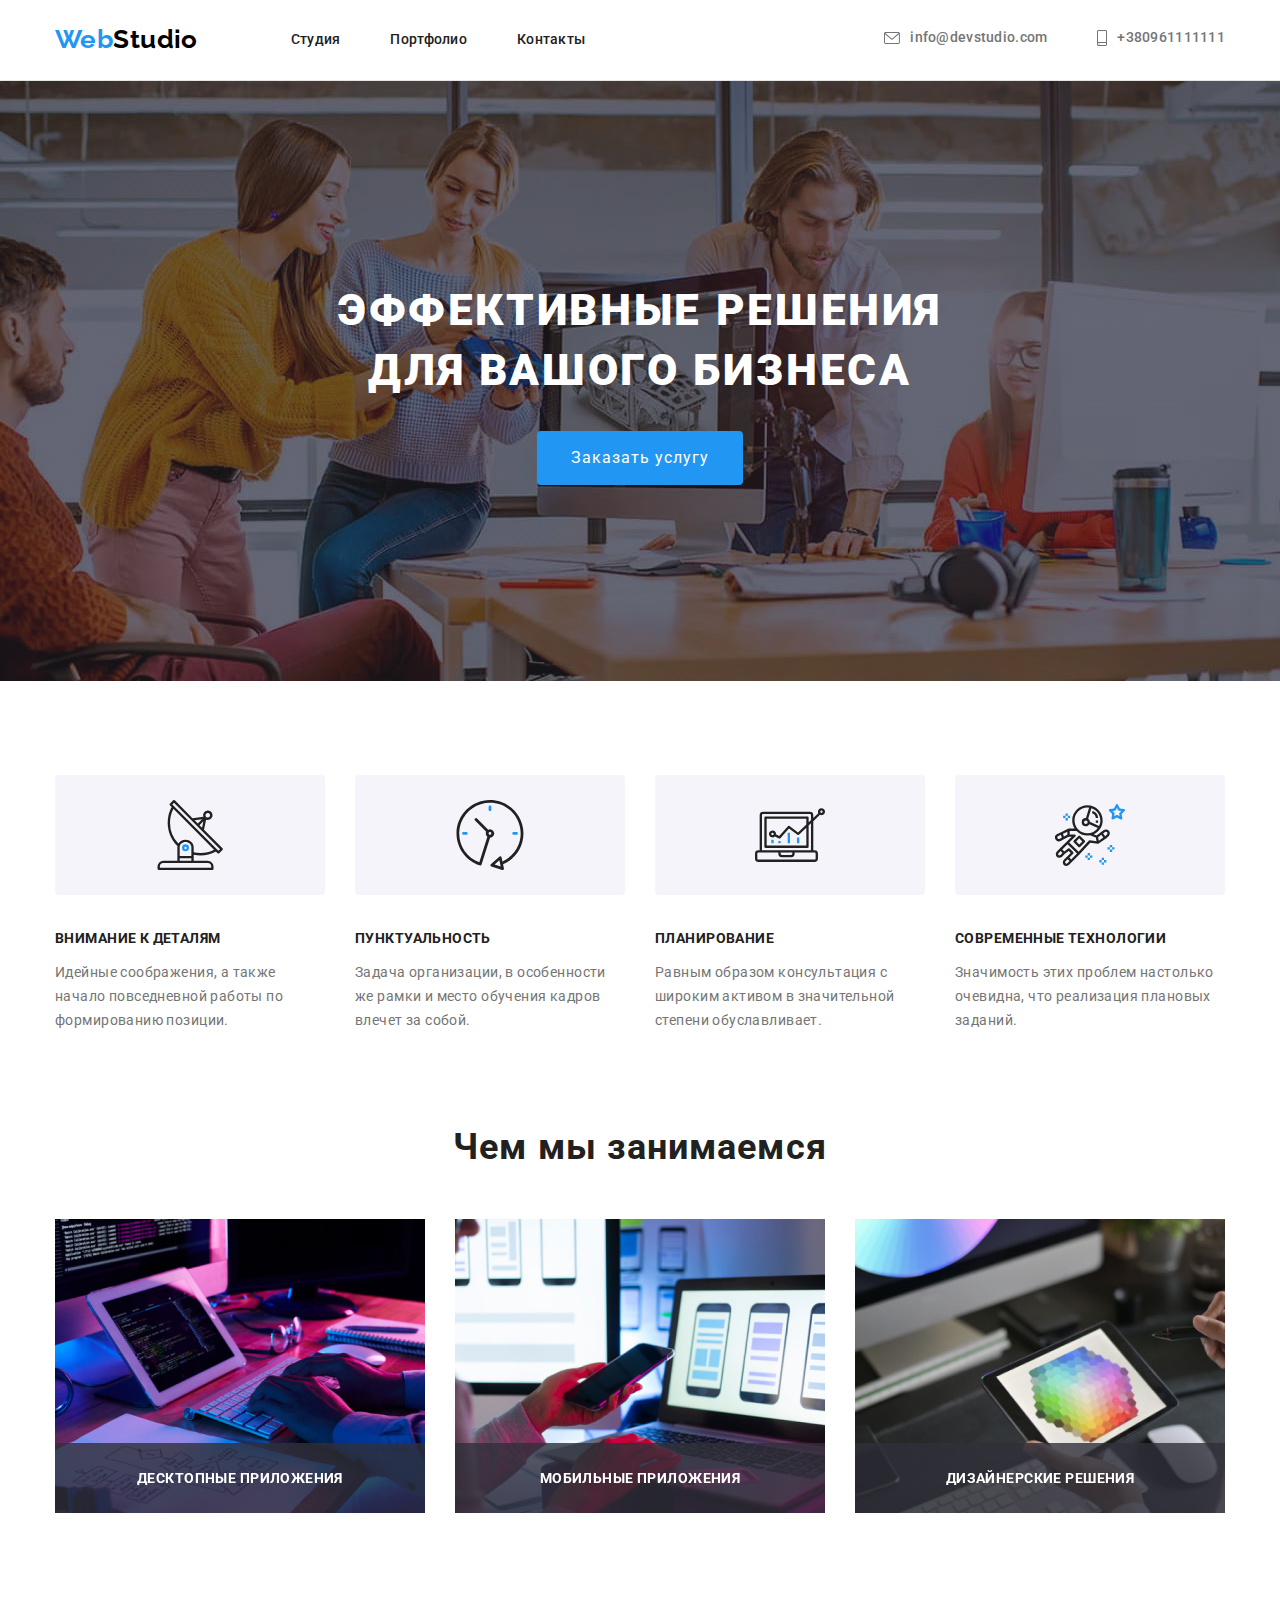
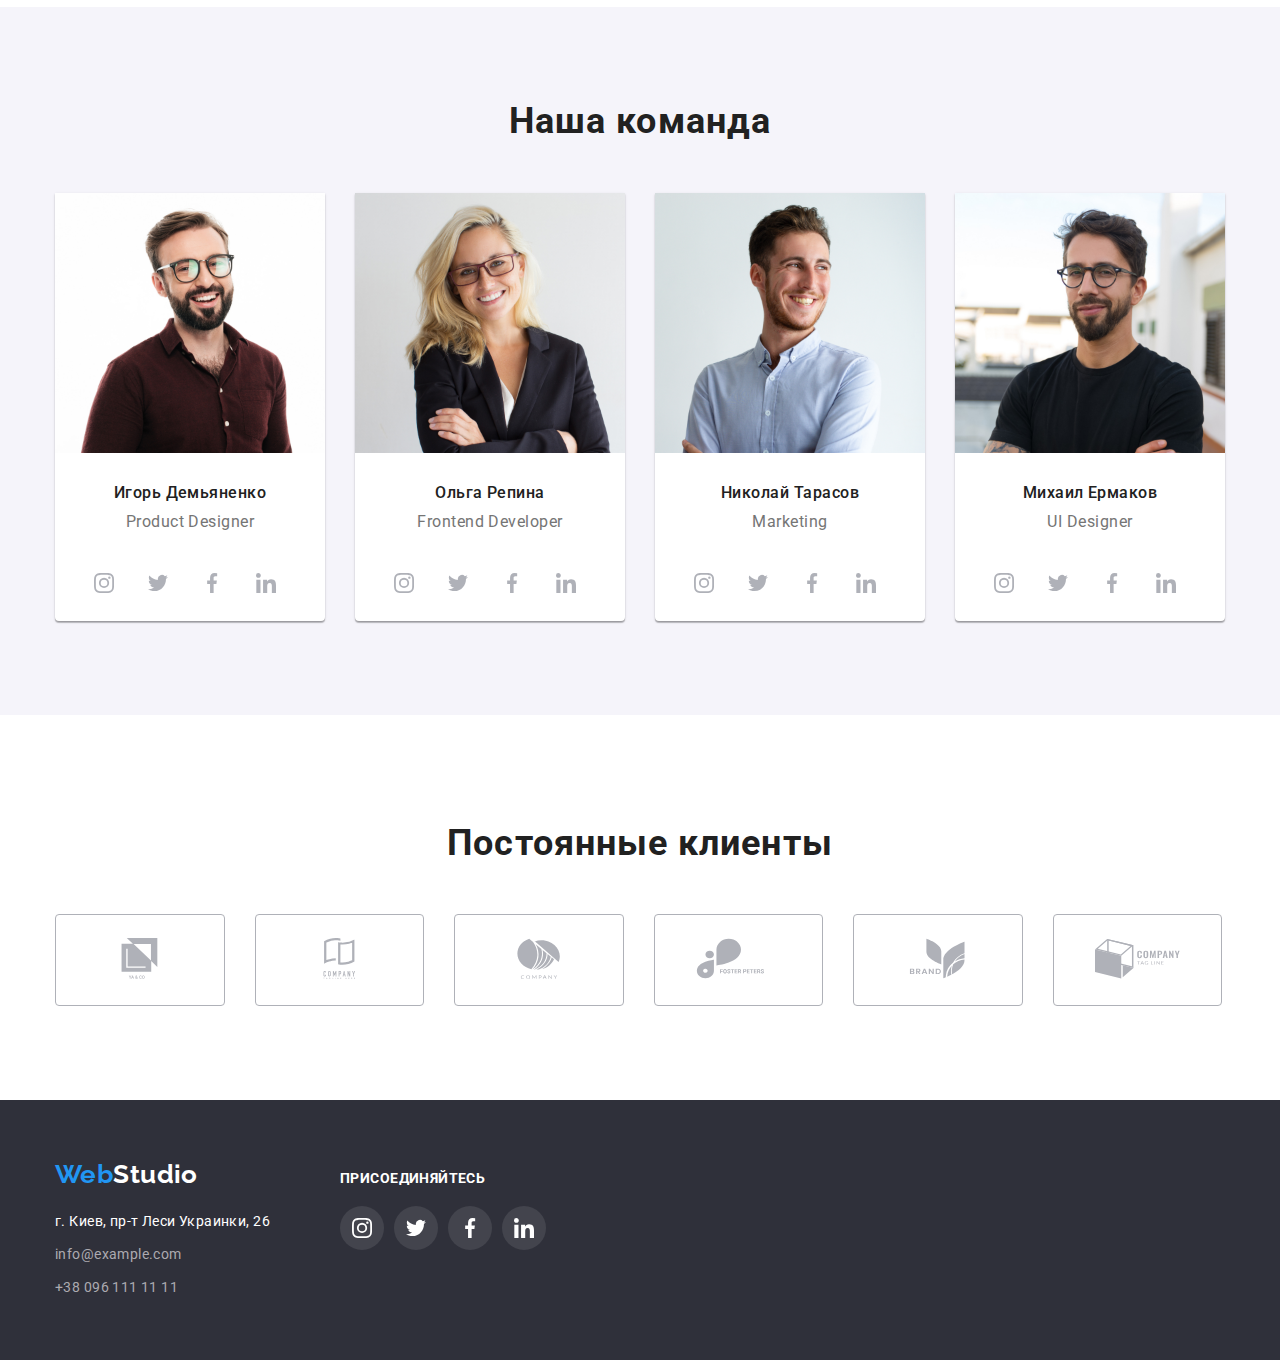
==== index.html @ a672049d "21.12" ====
<!DOCTYPE html>
<html lang="en">
    <head>
        <meta charset="UTF-8">
        <meta http-equiv="X-UA-Compatible" content="IE=edge">
        <meta name="viewport" content="width=device-width, initial-scale=1.0">
        <link rel="preconnect" href="https://fonts.googleapis.com">
        <link rel="preconnect" href="https://fonts.gstatic.com" crossorigin>
        <link
            href="https://fonts.googleapis.com/css2?family=Raleway:wght@700&family=Roboto:wght@400;500;700;900&display=swap"
            rel="stylesheet">
        <link rel="preconnect" href="https://fonts.gstatic.com" crossorigin>
        <link rel="stylesheet" href="./css/styles.css">
        <link rel="stylesheet" href="./css/modern-normalize.css">
        <title>Studio</title>
    </head>
    <body class="body">
        <!-- header-style-global -->
        <header class="header-line">
            <nav class="container header-nav">
                <!-- /* logo/header/footer */ -->
                <a href="./index.html" class="logo">Web<span class="logo-color">Studio</span></a>
                <!-- site-nav -->
                <ul class="site-nav">
                    <li class="item"><a class="link" href="./index.html">Студия</a></li>
                    <li class="item"><a class="link" href="./portfolio.html">Портфолио</a></li>
                    <li class="item"><a class="link" href="#">Контакты</a></li>
                </ul>
                <!-- site-contact -->
                <ul class="site-contact">
                    <li class="item">
                        <a class="link-contact" href="mailto:info@devstudio.com">
                            <svg class="link-svg-mail icon-contact">
                                <use href="./images/icons.svg#icon-envelope"></use>
                            </svg>
                            info@devstudio.com
                        </a>
                    </li>
                    <li class="item">
                        <a class="link-contact" href="tel:+380961111111">
                            <svg class="link-svg-tel icon-contact">
                                <use href="./images/icons.svg#icon-smartphone"></use>
                            </svg>
                            +380961111111
                        </a>
                    </li>
                </ul>
            </nav>
        </header>
        <!-- main studio -->
        <main>
            <!-- hero-studio -->
            <section class="hero-studio hero-bgimage">
                <div class="container nav-studio">
                    <h1 class="caption-studio">Эффективные решения <br> для вашого бизнеса</h1>
                    <button type="button" class="btn-studio" data-modal-open>Заказать услугу</button>
                    <!-- modal-waindows -->
                    <div class="backdrop is-hidden" data-modal>
                        <div class="modal">
                            <button type="button" class="modal-btn" data-modal-close>
                                <svg class="modal-btn-svg">
                                    <use href="./images/icons.svg#icon-close-black"></use>
                                </svg>
                            </button>
                            <!-- class="form" -->
                            <form class="form">
                                <legend>Оставьте свои данные, мы вам перезвоним</legend>
                                <div class="form-field">
                                    <label for="user_name" class="form-lable-title">Имя</label>
                                    <input type="text" name="user_name" id="user_name">                            
                                </div>
                                <div class="form-field">
                                    <label for="tel" class="form-lable-title">Телефон</label>
                                    <input type="tel" name="tel" id="tel">
                                </div>
                                <div class="form-field">
                                    <label for="mail"class="form-lable-title">Почта</label>
                                    <input type="email" name="mail" id="mail">
                                </div>
                                <div class="form-field">
                                    <label for="comment" class="form-lable-title">Комментарий</label>
                                    <textarea name="comment" rows="5" placeholder="Введите текст"></textarea>
                                </div>
                                <input type="checkbox" name="privacy" id="privacy">
                                <label for="privacy">Соглашаюсь с рассылкой и принимаю <a href="#">Условия договора</a></label> 
                                <br>
                                <button type="submit" class="modal-form-btn">Отправить</button>
                            </form>
                        </div>
                        
                    </div>
                </div>
            </section>
            <!-- features-studio-->
            <section class="features-studio">
                <div class="container nav-features-studio">
                    <h2 class="heading-none">Наши преимущества</h2>
                    <!-- features-list -->
                    <ul class="features-list">
                        <!-- features-item -->
                        <li class="features-item">
                            <div class="features-box">
                                <svg class="icon" width="70px" height="70px">
                                    <use href="./images/icons.svg#icon-antena"></use>
                                </svg>
                            </div>
                            <h3 class="studio-title">Внимание к деталям</h3>
                            <p class="studio-text">Идейные соображения, а также начало повседневной работы по формированию
                                позиции.</p>
                        </li>
                        <li class="features-item">
                            <div class="features-box">
                                <svg class="icon" width="70px" height="70px">
                                    <use href="./images/icons.svg#icon-clock"></use>
                                </svg>
                            </div>
                            <h3 class="studio-title">Пунктуальность</h3>
                            <p class="studio-text">Задача организации, в особенности же рамки и место обучения кадров влечет
                                за собой.</p>
                        </li>
                        <li class="features-item">
                            <div class="features-box">
                                <svg class="icon" width="70px" height="70px">
                                    <use href="./images/icons.svg#icon-diagram"></use>
                                </svg>
                            </div>
                            <h3 class="studio-title">Планирование</h3>
                            <p class="studio-text">Равным образом консультация с широким активом в значительной степени
                                обуславливает.</p>
                        </li>
                        <li class="features-item">
                            <div class="features-box">
                                <svg class="icon" width="70px" height="70px">
                                    <use href="./images/icons.svg#icon-astronaut"></use>
                                </svg>
                            </div>
                            <h3 class="studio-title">Современные технологии</h3>
                            <p class="studio-text">Значимость этих проблем настолько очевидна, что реализация плановых
                                заданий.</p>
                        </li>
                    </ul>
                </div>
            </section>
            <!-- photo-studio -->
            <section class="photo-studio">
                <div class="container nav-photo">
                    <h2 class="photo-title">Чем мы занимаемся</h2>
                    <ul class="photo-list">
                        <li class="item">
                            <div class="photo-block" >
                                <img src="./images/computerhw1.jpg" alt="computer" width="370" height="270" />
                                <div class="bottom-block">
                                    <p class="block-text">Десктопные приложения</p>
                                </div>
                            </div>
                        </li>
                        <li class="item">
                            <div class="photo-block" >
                                <img src="./images/phonehw1.jpg" alt="computer" width="370" height="270" />
                                <div class="bottom-block">
                                    <p class="block-text">Мобильные приложения</p>
                                </div>
                            </div>
                        </li>
                        <li class="item">
                            <div class="photo-block" >   
                                <img src="./images/tablethw1.jpg" alt="computer" width="370" height="270" />
                                <div class="bottom-block">
                                    <p class="block-text">Дизайнерские решения</p>
                                </div>
                            </div>
                        </li>
                    </ul>
                </div>
            </section>
            <!-- studio-team -->
            <section class="studio-team">
                <div class="container nav-team">
                    <h2 class="studio-team-title">Наша команда</h2>
                    <ul class="studio-team">
                        <li class="item">
                            <img src="./images/ProductDesigner.jpg" alt="Игорь Демьяненко" width="270" />
                            <h3 class="studio-team-worker">Игорь Демьяненко</h3>
                            <p class="studio-team-text">Product Designer</p>
                            <ul class="social-list">
                                <li class="social-link">
                                    <a href="./" class="studio-team-link">
                                        <svg class="studio-team-item-svg">
                                            <use href="./images/icons.svg#icon-instagram "></use>
                                        </svg>
                                    </a>
                                </li>
                                <li class="social-link">
                                    <a href="./" class="studio-team-link">
                                        <svg class="studio-team-item-svg">
                                            <use href="./images/icons.svg#icon-twitter"></use>
                                        </svg>
                                    </a>
                                </li>
                                <li class="social-link">
                                    <a href="./" class="studio-team-link">
                                        <svg class="studio-team-item-svg">
                                            <use href="./images/icons.svg#icon-facebook"></use>
                                        </svg>
                                    </a>
                                </li>
                                <li class="social-link">
                                    <a href="./" class="studio-team-link">
                                        <svg class="studio-team-item-svg">
                                            <use href="./images/icons.svg#icon-linkedin"></use>
                                        </svg>
                                    </a>
                                </li>
                            </ul>
                        </li>
                        <li class="item">
                            <img src="./images/FrontendDeveloper.jpg" alt="Ольга Репина" width="270" />
                            <h3 class="studio-team-worker">Ольга Репина</h3>
                            <p class="studio-team-text">Frontend Developer</p>
                            <ul class="social-list">
                                <li class="social-link">
                                    <a href="./" class="studio-team-link">
                                        <svg class="studio-team-item-svg">
                                            <use href="./images/icons.svg#icon-instagram "></use>
                                        </svg>
                                    </a>
                                </li>
                                <li class="social-link">
                                    <a href="./" class="studio-team-link">
                                        <svg class="studio-team-item-svg">
                                            <use href="./images/icons.svg#icon-twitter"></use>
                                        </svg>
                                    </a>
                                </li>
                                <li class="social-link">
                                    <a href="./" class="studio-team-link">
                                        <svg class="studio-team-item-svg">
                                            <use href="./images/icons.svg#icon-facebook"></use>
                                        </svg>
                                    </a>
                                </li>
                                <li class="social-link">
                                    <a href="./" class="studio-team-link">
                                        <svg class="studio-team-item-svg">
                                            <use href="./images/icons.svg#icon-linkedin"></use>
                                        </svg>
                                    </a>
                                </li>
                            </ul>
                        </li>
                        <li class="item">
                            <img src="./images/Marketing.jpg" alt="Николай Тарасов" width="270" />
                            <h3 class="studio-team-worker">Николай Тарасов</h3>
                            <p class="studio-team-text">Marketing</p>
                            <ul class="social-list">
                                <li class="social-link">
                                    <a href="./" class="studio-team-link">
                                        <svg class="studio-team-item-svg">
                                            <use href="./images/icons.svg#icon-instagram "></use>
                                        </svg>
                                    </a>
                                </li>
                                <li class="social-link">
                                    <a href="./" class="studio-team-link">
                                        <svg class="studio-team-item-svg">
                                            <use href="./images/icons.svg#icon-twitter"></use>
                                        </svg>
                                    </a>
                                </li>
                                <li class="social-link">
                                    <a href="./" class="studio-team-link">
                                        <svg class="studio-team-item-svg">
                                            <use href="./images/icons.svg#icon-facebook"></use>
                                        </svg>
                                    </a>
                                </li>
                                <li class="social-link">
                                    <a href="./" class="studio-team-link">
                                        <svg class="studio-team-item-svg">
                                            <use href="./images/icons.svg#icon-linkedin"></use>
                                        </svg>
                                    </a>
                                </li>
                            </ul>
                        </li>
                        <li class="item">
                            <img src="./images/UIDesigner.jpg" alt="Михаил Ермаков" width="270" />
                            <h3 class="studio-team-worker">Михаил Ермаков</h3>
                            <p class="studio-team-text">UI Designer</p>
                            <ul class="social-list">
                                <li class="social-link">
                                    <a href="./" class="studio-team-link">
                                        <svg class="studio-team-item-svg">
                                            <use href="./images/icons.svg#icon-instagram "></use>
                                        </svg>
                                    </a>
                                </li>
                                <li class="social-link">
                                    <a href="./" class="studio-team-link">
                                        <svg class="studio-team-item-svg">
                                            <use href="./images/icons.svg#icon-twitter"></use>
                                        </svg>
                                    </a>
                                </li>
                                <li class="social-link">
                                    <a href="./" class="studio-team-link">
                                        <svg class="studio-team-item-svg">
                                            <use href="./images/icons.svg#icon-facebook"></use>
                                        </svg>
                                    </a>
                                </li>
                                <li class="social-link">
                                    <a href="./" class="studio-team-link">
                                        <svg class="studio-team-item-svg">
                                            <use href="./images/icons.svg#icon-linkedin"></use>
                                        </svg>
                                    </a>
                                </li>
                            </ul>
                        </li>
                    </ul>
                </div>
            </section>
            <!-- studio custumers -->
            <section class="customers">
                <div class="container customers-section">
                    <h2 class="customers-title">Постоянные клиенты</h2>
                    <ul class="customers-list">
                        <li class="customers-item">
                            <a class="link-customers" href="#">
                                <svg class="customers-item-svg">
                                    <use href="./images/icons.svg#icon-YACO"></use>
                                </svg>
                            </a>
                        </li>
                        <li class="customers-item">
                            <a class="link-customers" href="#">
                                <svg class="customers-item-svg">
                                    <use href="./images/icons.svg#icon-company"></use>
                                </svg>
                            </a>
                        </li>
                        <li class="customers-item">
                            <a class="link-customers" href="#">
                                <svg class="customers-item-svg">
                                    <use href="./images/icons.svg#icon-company2"></use>
                                </svg>
                            </a>
                        </li>
                        <li class="customers-item">
                            <a class="link-customers" href="#">
                                <svg class="customers-item-svg">
                                    <use href="./images/icons.svg#icon-fosterpeters"></use>
                                </svg>
                            </a>
                        </li>
                        <li class="customers-item">
                            <a class="link-customers" href="#">
                                <svg class="customers-item-svg">
                                    <use href="./images/icons.svg#icon-brand"></use>
                                </svg>
                            </a>
                        </li>
                        <li class="customers-item">
                            <a class="link-customers" href="#">
                                <svg class="customers-item-svg">
                                    <use href="./images/icons.svg#icon-tagline"></use>
                                </svg>
                            </a>
                        </li>
                    </ul>
                </div>
            </section>
        </main>
        <!-- footer-styl-global -->
        <footer class="footer-bgcolor">
            <div class="container footer-block">
                <div class="main-footer">
                    <a href="/" class="logo logo-footer">Web<span class="logo-color-footer">Studio</span></a>
                    <address class="address-footer">
                        <ul class="footer-list">
                            <li class="item">
                                <a class="address-link"
                                    href="https://www.google.com/maps/place/%D0%B1%D1%83%D0%BB%D1%8C%D0%B2%D0%B0%D1%80+%D0%9B%D0%B5%D1%81%D1%96+%D0%A3%D0%BA%D1%80%D0%B0%D1%97%D0%BD%D0%BA%D0%B8,+26,+%D0%9A%D0%B8%D1%97%D0%B2,+02000/@50.4265807,30.5361971,17z/data=!3m1!4b1!4m5!3m4!1s0x40d4cf0e033ecbe9:0x57a4dffefec77da0!8m2!3d50.4265807!4d30.5383858">г.
                                    Киев, пр-т Леси Украинки, 26
                                </a>
                            </li>
                            <li class="item">
                                <a class="address-contact" href="mailto:info@example.com">info@example.com</a>
                            </li>
                            <li class="item">
                                <a class="address-contact" href="tel:+380961111111">+38 096 111 11 11</a>
                            </li>
                        </ul>
                    </address>
                </div>
                <div class="footer-nav-global">
                    <h2 class="footer-title">присоединяйтесь</h2>
                    <ul class="footer-nav-list">
                        <li class="footer-link">
                            <a href="./" class="footer-icon-link">
                                <svg class="footer-item-svg">
                                    <use href="./images/icons.svg#icon-instagram "></use>
                                </svg>
                            </a>
                        </li>
                        <li class="footer-link">
                            <a href="./" class="footer-icon-link">
                                <svg class="footer-item-svg">
                                    <use href="./images/icons.svg#icon-twitter"></use>
                                </svg>
                            </a>
                        </li>
                        <li class="footer-link">
                            <a href="./" class="footer-icon-link">
                                <svg class="footer-item-svg">
                                    <use href="./images/icons.svg#icon-facebook"></use>
                                </svg>
                            </a>
                        </li>
                        <li class="footer-link">
                            <a href="./" class="footer-icon-link">
                                <svg class="footer-item-svg">
                                    <use href="./images/icons.svg#icon-linkedin"></use>
                                </svg>
                            </a>
                        </li>
                    </ul>
                </div>
            </div>
        </footer>
        <script src="./js/modal.js"></script>
    </body>
</html>
---- css/styles.css ----
/* body */
:root {
  --color-text: #212121;
  --background-color-page: #ffffff;
  --color-white: #ffffff;
  --color-silver: #757575;
  --color-blu-: #2196f3;
  --color-F5F4FA-: #f5f4fa;
  --color-border: #afb1b8;
  --color-customers: #afb1b8;
  --color-bg-thumb: #37a0f4;
  --time-delay: cubic-bezier(0.4, 0, 0.2, 1);
}
.body {
  font-family: "Roboto", sans-serif;
  font-size: 14px;
  letter-spacing: 0.03em;
  color: var(--color-text);
  background-color: var(--background-color-page);
  font-style: normal;
}
ul {
  list-style: none;
}
h1,
h2,
h3,
h4,
h5,
h6,
p,
ul {
  margin: 0px;
  padding: 0px;
}

img {
  display: block;
  max-width: 100%;
  height: auto;
}
.container {
  width: 1200px;
  padding-left: 15px;
  padding-right: 15px;
  margin: 0 auto;
  /* outline: 1px solid tomato; */
}
/* header-style-global */
.header-line {
  border-bottom: 1px solid #e5e5e5;
}
.header-nav {
  display: flex;
  align-items: center;
  /* border-bottom: 1px solid #e5e5e5; */
}
.logo {
  font-family: "Raleway", sans-serif;
  font-weight: bold;
  font-size: 26px;
  color: var(--color-blu-);
  text-decoration: none;
}
.logo-color {
  color: #000000;
}
/* site-nav */
.site-nav {
  display: flex;
  margin-left: 93px;

  color: var(--color-text);
  font-weight: 500;
  font-size: 14px;
  line-height: 1.14;
  letter-spacing: 0.02em;
  text-decoration: none;
}
.site-nav .item + .item {
  margin-left: 50px;
}
.link {
  display: block;
  padding-top: 32px;
  padding-bottom: 32px;

  position: relative;

  color: var(--color-text);
  text-decoration: none;
}
.link::after {
  content: "";

  position: absolute;

  display: block;
  width: 100%;
  height: 5px;
  background-color: var(--color-blu-);
  border-radius: 2px;
  bottom: -1px;

  opacity: 0;
  transition: opacity 250ms;
}
.link:hover::after {
  opacity: 1;
}
.link:hover,
.link:focus {
  color: var(--color-blu-);
  transition: 250ms var(--time-delay);
}
/* site-contact */
.site-contact .item + .item {
  margin-left: 50px;
}
.site-contact {
  display: flex;
  margin-left: auto;

  font-weight: 500;
  font-size: 14px;
  line-height: 1.14;
  letter-spacing: 0.02em;
}
.link-contact {
  color: var(--color-silver);
  text-decoration: none;
  display: inline-flex;
  align-items: center;
}

.link-svg-mail {
  width: 16px;
  height: 12px;
  margin-right: 10px;
  align-items: center;
  fill: var(--color-silver);
}

.link-svg-tel {
  width: 10px;
  height: 16px;
  margin-right: 10px;
  fill: var(--color-silver);
}
.link-contact:hover .link-svg-mail,
.link-contact:focus .link-svg-mail {
  fill: var(--color-blu-);
  transition: 250ms var(--time-delay);
}
.link-contact:hover .link-svg-tel,
.link-contact:focus .link-svg-tel {
  fill: var(--color-blu-);
  transition: 250ms var(--time-delay);
}
.link-contact:hover,
.link-contact:hover {
  color: var(--color-blu-);
  transition: 250ms var(--time-delay);
}
/* =======studio======= */
/* main-studio */
/* hero-studio */
.hero-studio {
  text-align: center;
  background-color: #2f303a;
  /* border: 1px solid tomato; */
}
.hero-bgimage {
  max-width: 1600px;
  background-image: linear-gradient(
      to right,
      rgba(47, 48, 58, 0.4),
      rgba(47, 48, 58, 0.4)
    ),
    url(../images/Hero1compress.jpg);
  background-position: center;
  background-size: cover;
  margin-left: auto;
  margin-right: auto;
}
.nav-studio {
  padding-top: 200px;
  padding-bottom: 196px;
}
.caption-studio {
  margin-bottom: 30px;

  font-weight: 900;
  font-size: 44px;
  line-height: 1.363;
  letter-spacing: 0.06em;
  text-transform: uppercase;
  color: var(--color-white);
}
.btn-studio {
  min-width: 200px;
  padding: 10px 32px;
  display: inline-block;
  border-radius: 4px;
  border-color: transparent;

  background-color: var(--color-blu-);
  color: var(--color-white);

  font-size: 16px;
  line-height: 1.875;
  align-items: center;
  text-align: center;
  letter-spacing: 0.06em;
  cursor: pointer;
}
.nav-features-studio {
  padding-top: 94px;
  padding-bottom: 94px;
}
.heading-none {
  display: none;
}
/* features-list */
.features-list {
  display: flex;
  justify-content: space-between;
}
.features-list .features-item {
  width: 270px;
  margin-right: 30px;
}
.features-list .features-item:last-child {
  margin-right: 0px;
}
.features-box {
  display: flex;
  width: 270px;
  height: 120px;
  justify-content: center;
  align-items: center;
  border-radius: 4px;
  margin-bottom: 30px;
  background-color: var(--color-F5F4FA-);
}
.features-box .icon {
  fill: var(--color-F5F4FA-);
}
/* features-item */
.studio-title {
  margin-bottom: 10px;

  font-size: 14px;
  line-height: 1.875;
  letter-spacing: 0.03em;
  text-transform: uppercase;
  color: var(--color-text);
}
.studio-text {
  font-size: 14px;
  line-height: 1.714;
  letter-spacing: 0.03em;
  color: var(--color-silver);
}
/* photo-studio */
.nav-photo {
  padding-bottom: 94px;
}
.photo-title {
  margin-bottom: 50px;

  font-size: 36px;
  line-height: 1.16;
  text-align: center;
  letter-spacing: 0.03em;
  color: var(--color-text);
}
.photo-list {
  display: flex;
}
.photo-list .item + .item {
  margin-left: 30px;
}
.photo-block {
  position: relative;
}
.bottom-block {
  display: flex;
  position: absolute;
  align-items: center;
  justify-content: center;

  width: 370px;
  height: 70px;

  left: 0;
  bottom: 0;

  background: rgba(47, 48, 58, 0.8);
}
.block-text {
  font-weight: bold;
  font-size: 14px;
  line-height: 16px;
  letter-spacing: 0.03em;
  text-transform: uppercase;

  color: var(--color-white);
}

/* studio-team */
.studio-team {
  display: flex;
  background-color: #f5f4fa;
}
.studio-team .item {
  width: 270px;
  height: 428px;
  margin-right: 30px;
  margin-bottom: 94px;

  box-shadow: 0px 1px 3px rgba(0, 0, 0, 0.12), 0px 1px 1px rgba(0, 0, 0, 0.14),
    0px 2px 1px rgba(0, 0, 0, 0.2);
  border-radius: 0px 0px 4px 4px;
  background-color: var(--color-white);
}
.studio-team .item:last-child {
  margin-right: 0px;
}
.studio-team-title {
  margin-top: 94px;
  margin-bottom: 50px;

  font-size: 36px;
  line-height: 1.16;
  text-align: center;
  letter-spacing: 0.03em;
  color: var(--color-text);
}
.studio-team-worker {
  margin-top: 30px;

  font-weight: 500;
  font-size: 16px;
  line-height: 1.187;
  text-align: center;
  letter-spacing: 0.03em;
  color: var(--color-text);
}
.studio-team-text {
  margin-top: 10px;
  margin-bottom: 30px;

  font-size: 16px;
  line-height: 1.187;
  text-align: center;
  letter-spacing: 0.03em;
  color: var(--color-silver);
}
.social-list {
  display: flex;
  align-items: center;
  justify-content: center;
  margin-bottom: 30px;
}
.studio-team-link {
  align-items: center;
  justify-content: center;
}
.studio-team-item-svg {
  width: 20px;
  height: 20px;
  fill: #afb1b8;
}
.studio-team-link {
  display: inline-flex;
  margin-right: 10px;
  width: 44px;
  height: 44px;
  border-radius: 50%;
}
.social-link :hover,
.social-link :focus {
  background-color: var(--color-blu-);
  transition: 250ms var(--time-delay);
}
.social-link :hover .studio-team-item-svg,
.social-link :focus .studio-team-item-svg {
  fill: #ffffff;
  transition: 250ms var(--time-delay);
}
/* studio custumers  */
.customers {
  text-align: center;
}
.customers-section {
  margin-bottom: 94px;
}
.customers-title {
  margin-top: 108px;
  margin-bottom: 50px;

  font-weight: bold;
  font-size: 36px;
  line-height: 1.16;
  letter-spacing: 0.03em;
}
.customers-list {
  display: flex;
  align-items: center;
  justify-content: space-between;
  height: 92px;
}

.customers-item {
  display: flex;
  width: 170px;
  height: 92px;
  align-items: center;
  justify-content: center;
  margin-right: 30px;

  border: 1px solid var(--color-border);
  border-radius: 4px;
}
.customers-item :last-child {
  margin-right: 0px;
}
.customers-item-svg {
  width: 85px;
  height: 41px;
  fill: var(--color-customers);
}
.customers-item:hover,
.customers-item:focus {
  border-color: var(--color-blu-);
  transition: 250ms var(--time-delay);
}
.customers-item-svg:hover,
.customers-item-svg:focus {
  fill: var(--color-blu-);
  transition: 250ms var(--time-delay);
}
.link-customers {
  padding: 23px 41.25px;
}
/* footer-style-global */
.footer-bgcolor {
  background-color: #2f303a;
}
.logo-footer {
  display: inline-block;
  margin-top: 60px;
  margin-bottom: 20px;
}
.footer-list {
  display: inline-block;
  margin-bottom: 60px;
}
.footer-list .item {
  margin-bottom: 9px;
}
.footer-list .item:last-child {
  margin-bottom: 0px;
}
.logo-color-footer {
  color: var(--color-white);
}
.address-link {
  display: inline-block;

  font-size: 14px;
  line-height: 1.714;
  color: var(--color-white);
  font-style: normal;
  text-decoration: none;
}
.address-contact {
  display: inline-block;

  letter-spacing: 0.03em;
  font-size: 14px;
  line-height: 1.714;
  text-decoration: none;
  font-style: normal;
  color: #acaab0;
}
.footer-block {
  display: flex;
  align-items: baseline;
}
.footer-nav-global {
  margin-left: 70px;
  /* margin-top: 72px; */
  /* outline: 1px solid tomato; */
}

.footer-title {
  color: var(--color-white);

  font-size: 14px;
  line-height: 16px;
  letter-spacing: 0.03em;
  text-transform: uppercase;
}
.footer-nav-list {
  display: flex;
  margin-top: 20px;
}
.footer-icon-link {
  align-items: center;
  justify-content: center;
  background-color: #43444d;
}
.footer-item-svg {
  width: 20px;
  height: 20px;
  fill: var(--color-white);
}
.footer-icon-link {
  display: inline-flex;
  margin-right: 10px;
  width: 44px;
  height: 44px;
  border-radius: 50%;
}
.footer-link :hover,
.footer-link :focus {
  background-color: var(--color-blu-);
  transition: 250ms var(--time-delay);
}
.footer-link :hover .footer-item-svg,
.footer-link :focus .footer-item-svg {
  fill: #ffffff;
  transition: 250ms var(--time-delay);
}
/* =======portfolio======= */
/* main-portfolio */
/* button-section-portfolio */
.button-filter {
  text-align: center;
  padding-top: 94px;
  margin-bottom: 50px;
}
.btn-list {
  display: inline-flex;
}
.btn-list .item + .item {
  margin-left: 8px;
}
.btn-list .btn {
  display: inline-block;
  border: transparent;
  /* border: 1px solid transparent; */
  border-radius: 4px;
  padding: 6px 22px;

  font-weight: 500;
  font-size: 16px;
  line-height: 1.625;
  letter-spacing: 0.03em;
  cursor: pointer;
}
.btn:hover {
  background-color: #2196f3;
  color: var(--color-white);
  box-shadow: 0px 3px 1px rgba(0, 0, 0, 0.1), 0px 1px 2px rgba(0, 0, 0, 0.08),
    0px 2px 2px rgba(0, 0, 0, 0.12);
  transition: 250ms var(--time-delay);
}
/* section portfolio */
.portfolio {
  /* text-align: center; */

  padding-bottom: 94px;
}
.portfolio .portfolio-list {
  display: flex;
  flex-wrap: wrap;
}
.item-border-portfilio {
  padding-top: 20px;
  border-bottom: 1px solid #eeeeee;
  border-left: 1px solid #eeeeee;
  border-right: 1px solid #eeeeee;
}
.portfolio-list .item {
  margin-right: 30px;
  margin-bottom: 30px;

  /* border: 1px solid #eeeeee; */
}

.portfolio-list .item:hover,
.portfolio-list .item:focus {
  box-shadow: 0px 1px 1px rgba(0, 0, 0, 0.12), 0px 4px 4px rgba(0, 0, 0, 0.06),
    1px 4px 6px rgba(0, 0, 0, 0.16);
  transition: 250ms var(--time-delay);
}
.portfolio-list .item:nth-child(3n) {
  margin-right: 0px;
}
.portfolio-list .item:nth-last-child(-n + 3) {
  margin-bottom: 0px;
}
.portfolio .portfolio-link {
  text-decoration: none;
}
.portfolio-thumb {
  position: relative;
}

.thumb-text {
  /* display: block; */
  position: absolute;
  width: 100%;
  height: 100%;
  top: 0;
  left: 0;
  transform: translateY(100%);
  opacity: 0;
  padding: 63px 24px;
  font-size: 18px;
  line-height: 1.55;
  letter-spacing: 0.03em;
  content: "";
}
.portfolio-thumb:hover .thumb-text {
  /* display: block; */
  position: absolute;
  width: 100%;
  height: 100%;
  top: 0;
  left: 0;
  opacity: 1;
  transform: translateY(0);
  transition: 250ms var(--time-delay);
  padding: 63px 24px;
  font-size: 18px;
  line-height: 1.55;
  letter-spacing: 0.03em;
  color: var(--color-white);
  background-color: rgba(33, 150, 243, 0.9);
  content: "";
}
.portfolio .portfolio-title {
  /* margin-top: 20px; */
  margin-left: 20px;

  font-weight: 700;
  font-size: 18px;
  line-height: 2;
  letter-spacing: 0.06em;
  color: var(--color-text);
}
.portfolio .portfolio-text {
  margin-top: 4px;
  margin-bottom: 20px;
  margin-left: 20px;
  font-size: 16px;
  line-height: 1.875;
  color: var(--color-silver);
}
/* modal-waindows*/
.backdrop {
  position: fixed;
  top: 0;
  left: 0;
  width: 100%;
  height: 100%;
  background: rgba(0, 0, 0, 0.2);

  opacity: 1;
  transition: opacity 250ms var(--time-delay);
}
.backdrop.is-hidden {
  opacity: 0;
  pointer-events: none;
}
.backdrop.is-hidden .modal {
  transform: translate(-50%, -50%) scale(1.1);
}
.modal {
  position: absolute;
  left: 50%;
  top: 50%;

  width: 528px;
  height: 581px;

  background-color: var(--background-color-page);

  transform: translate(-50%, -50%) scale(1);

  transition: transform 250ms var(--time-delay);
}
.modal-btn {
  display: flex;

  width: 30px;
  height: 30px;
  align-items: center;
  margin-top: 8px;
  margin-right: 8px;
  margin-left: auto;

  background: #ffffff;
  border: 1px solid rgba(0, 0, 0, 0.1);
  border-radius: 50%;
}
.modal-btn-svg {
  width: 18px;
  height: 18px;
}

.modal-btn:hover,
.modal-btn:focus {
  display: flex;

  width: 30px;
  height: 30px;
  align-items: center;
  margin-top: 8px;
  margin-right: 8px;
  margin-left: auto;

  background: #ffffff;
  border: 1px solid rgba(0, 0, 0, 0.1);
  border-radius: 50%;

  filter: drop-shadow(0px 4px 4px rgba(0, 0, 0, 0.25));
  transition: 250ms var(--time-delay);
  fill: var(--color-blu-);
}
/* class="form" */
.form {
  outline: solid 1px tomato;

  width: 448px;
  margin-left: auto;
  margin-right: auto;
  /* padding-top: 12px; */
  /* padding-bottom: 20px; */
}

.form-field {
  outline: 1px solid teal;
  display: flex;
  flex-direction: column;
  margin-bottom: 10px;
}
.form-field input {
  margin: 0;
  padding: 6px 10px;
}
/* .form-lable-title {
  margin-right: auto;
} */

.modal-form-btn {
  min-width: 200px;
  padding: 10px 32px;
  display: inline-block;
  border-radius: 4px;
  border-color: transparent;

  background-color: var(--color-blu-);
  color: var(--color-white);
  box-shadow: 0px 4px 4px rgba(0, 0, 0, 0.15);

  font-size: 16px;
  line-height: 1.875;
  align-items: center;
  text-align: center;
  letter-spacing: 0.06em;
  cursor: pointer;
}
.modal-form-btn:hover,
.modal-form-btn:focus {
  min-width: 200px;
  padding: 10px 32px;
  display: inline-block;
  border-radius: 4px;
  border-color: transparent;

  background-color: #188ce8;
  color: var(--color-white);
  transition: 250ms var(--time-delay);
  box-shadow: 0px 4px 4px rgba(0, 0, 0, 0.15);

  font-size: 16px;
  line-height: 1.875;
  align-items: center;
  text-align: center;
  letter-spacing: 0.06em;
  cursor: pointer;
}
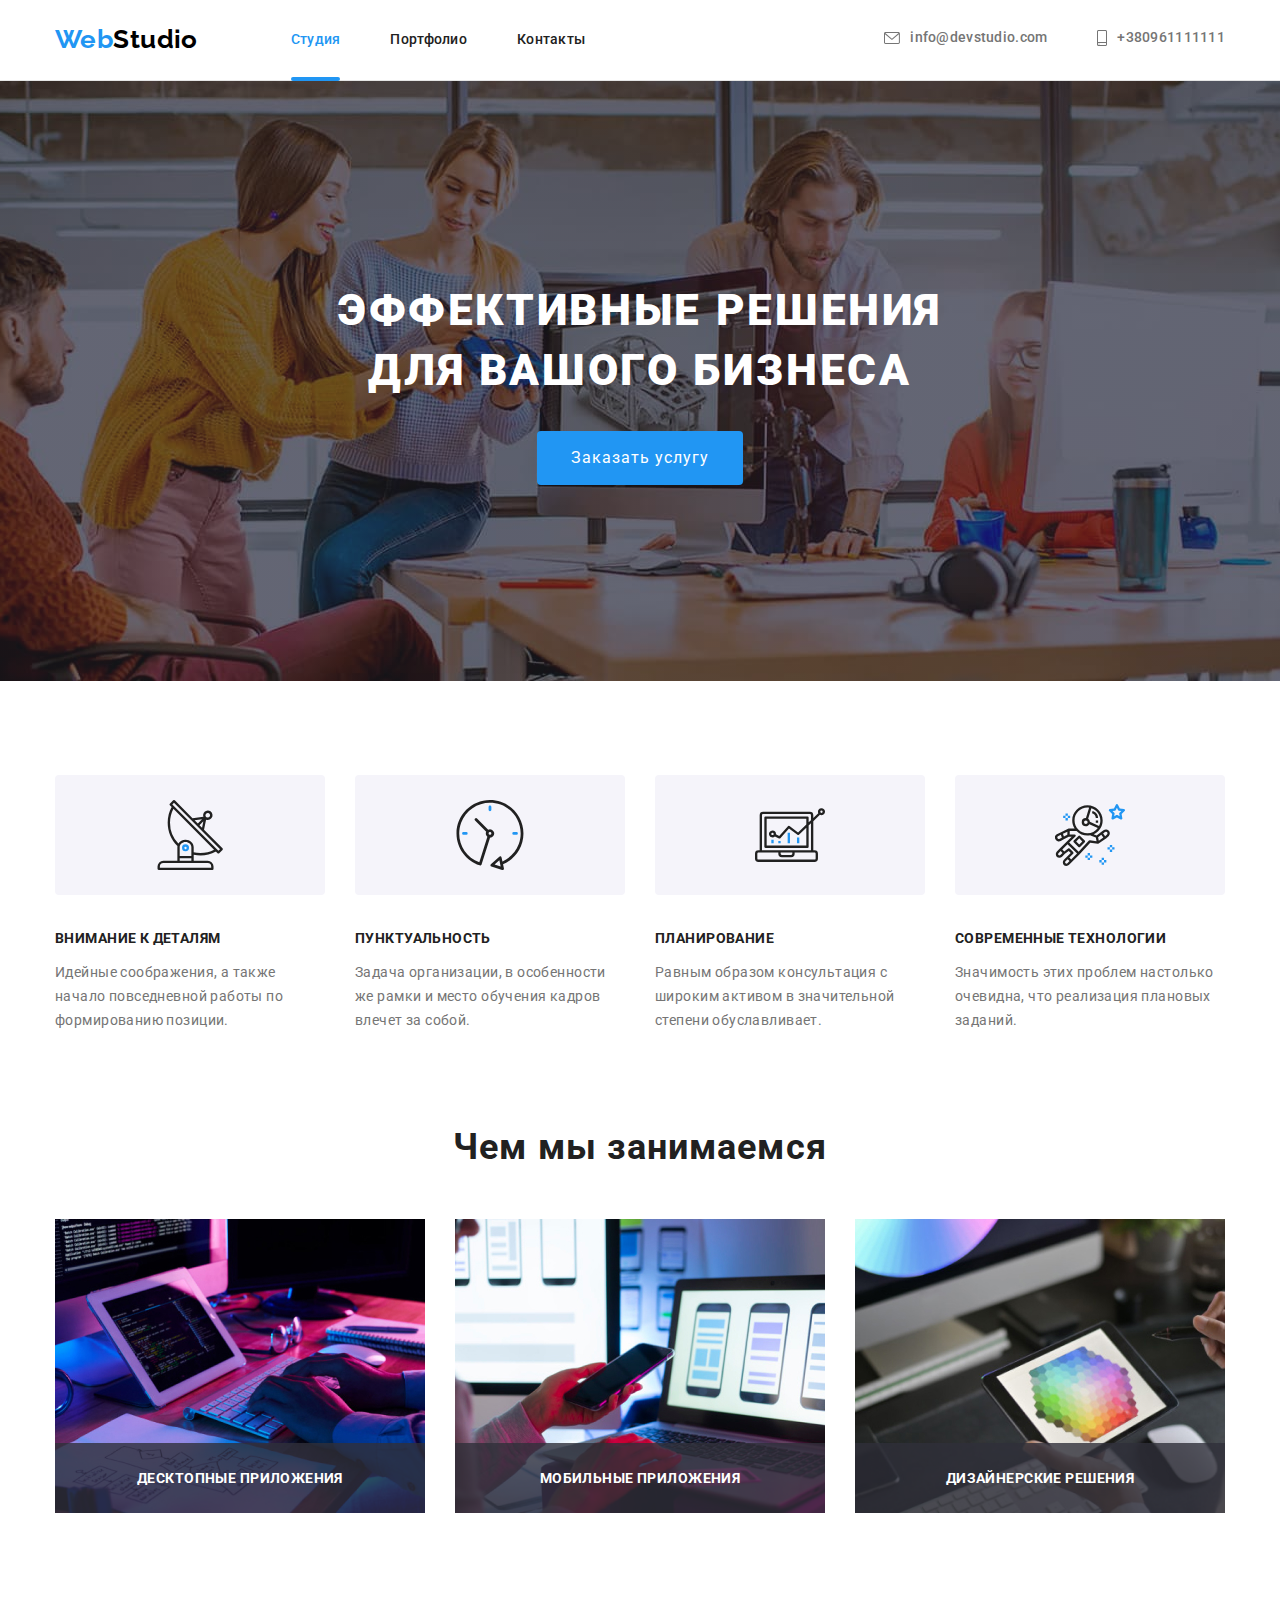
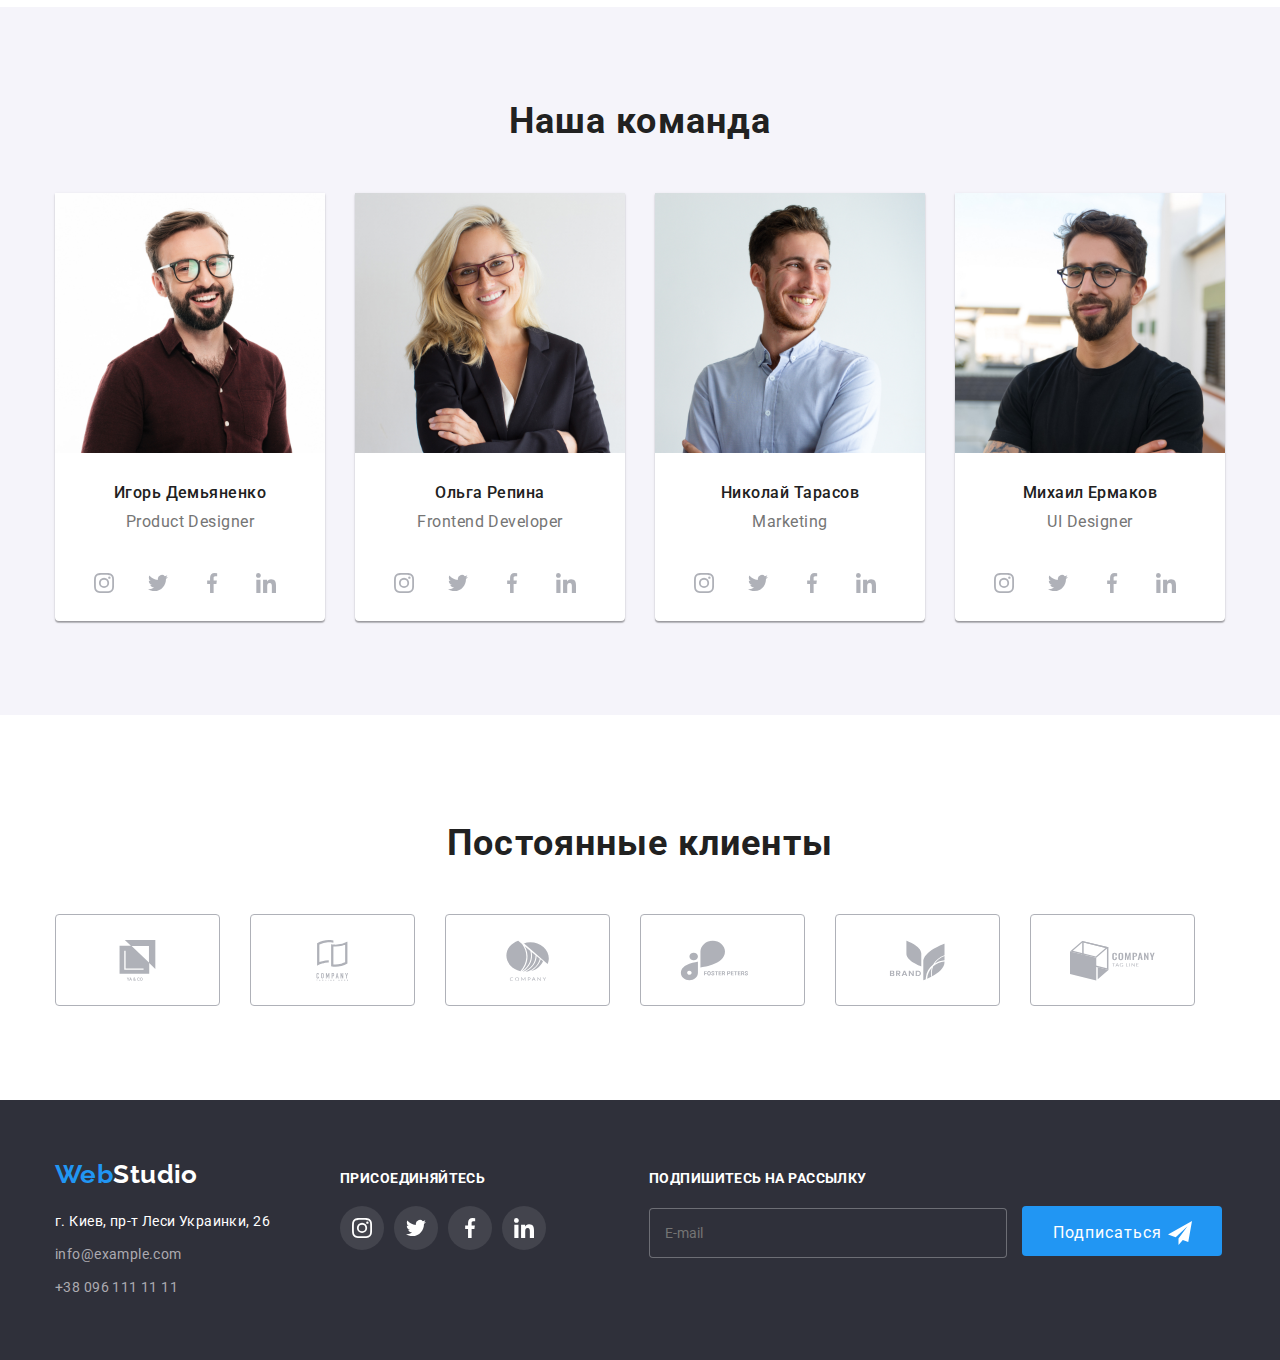
==== commit 6231fac9: "26.12" ====
--- a/index.html
+++ b/index.html
@@ -1,434 +1,467 @@
 <!DOCTYPE html>
 <html lang="en">
-    <head>
-        <meta charset="UTF-8">
-        <meta http-equiv="X-UA-Compatible" content="IE=edge">
-        <meta name="viewport" content="width=device-width, initial-scale=1.0">
-        <link rel="preconnect" href="https://fonts.googleapis.com">
-        <link rel="preconnect" href="https://fonts.gstatic.com" crossorigin>
-        <link
-            href="https://fonts.googleapis.com/css2?family=Raleway:wght@700&family=Roboto:wght@400;500;700;900&display=swap"
-            rel="stylesheet">
-        <link rel="preconnect" href="https://fonts.gstatic.com" crossorigin>
-        <link rel="stylesheet" href="./css/styles.css">
-        <link rel="stylesheet" href="./css/modern-normalize.css">
-        <title>Studio</title>
-    </head>
-    <body class="body">
-        <!-- header-style-global -->
-        <header class="header-line">
-            <nav class="container header-nav">
-                <!-- /* logo/header/footer */ -->
-                <a href="./index.html" class="logo">Web<span class="logo-color">Studio</span></a>
-                <!-- site-nav -->
-                <ul class="site-nav">
-                    <li class="item"><a class="link" href="./index.html">Студия</a></li>
-                    <li class="item"><a class="link" href="./portfolio.html">Портфолио</a></li>
-                    <li class="item"><a class="link" href="#">Контакты</a></li>
-                </ul>
-                <!-- site-contact -->
-                <ul class="site-contact">
-                    <li class="item">
-                        <a class="link-contact" href="mailto:info@devstudio.com">
-                            <svg class="link-svg-mail icon-contact">
-                                <use href="./images/icons.svg#icon-envelope"></use>
-                            </svg>
-                            info@devstudio.com
-                        </a>
-                    </li>
-                    <li class="item">
-                        <a class="link-contact" href="tel:+380961111111">
-                            <svg class="link-svg-tel icon-contact">
-                                <use href="./images/icons.svg#icon-smartphone"></use>
-                            </svg>
-                            +380961111111
-                        </a>
-                    </li>
-                </ul>
-            </nav>
-        </header>
-        <!-- main studio -->
-        <main>
-            <!-- hero-studio -->
-            <section class="hero-studio hero-bgimage">
-                <div class="container nav-studio">
-                    <h1 class="caption-studio">Эффективные решения <br> для вашого бизнеса</h1>
-                    <button type="button" class="btn-studio" data-modal-open>Заказать услугу</button>
-                    <!-- modal-waindows -->
-                    <div class="backdrop is-hidden" data-modal>
-                        <div class="modal">
-                            <button type="button" class="modal-btn" data-modal-close>
-                                <svg class="modal-btn-svg">
-                                    <use href="./images/icons.svg#icon-close-black"></use>
+
+<head>
+    <meta charset="UTF-8">
+    <meta http-equiv="X-UA-Compatible" content="IE=edge">
+    <meta name="viewport" content="width=device-width, initial-scale=1.0">
+    <link rel="preconnect" href="https://fonts.googleapis.com">
+    <link rel="preconnect" href="https://fonts.gstatic.com" crossorigin>
+    <link
+        href="https://fonts.googleapis.com/css2?family=Raleway:wght@700&family=Roboto:wght@400;500;700;900&display=swap"
+        rel="stylesheet">
+    <link rel="preconnect" href="https://fonts.gstatic.com" crossorigin>
+    <link rel="stylesheet" href="./css/styles.css">
+    <link rel="stylesheet" href="./css/modern-normalize.css">
+    <title>Studio</title>
+</head>
+
+<body class="body">
+    <!-- header-style-global -->
+    <header class="header-line">
+        <nav class="container header-nav">
+            <!-- /* logo/header/footer */ -->
+            <a href="./index.html" class="logo">Web<span class="logo-color">Studio</span></a>
+            <!-- site-nav -->
+            <ul class="site-nav">
+                <li class="item"><a class="link active" href="./index.html">Студия</a></li>
+                <li class="item"><a class="link " href="./portfolio.html">Портфолио</a></li>
+                <li class="item"><a class="link " href="#">Контакты</a></li>
+            </ul>
+            <!-- site-contact -->
+            <ul class="site-contact">
+                <li class="item">
+                    <a class="link-contact" href="mailto:info@devstudio.com">
+                        <svg class="link-svg-mail icon-contact">
+                            <use href="./images/icons.svg#icon-envelope"></use>
+                        </svg>
+                        info@devstudio.com
+                    </a>
+                </li>
+                <li class="item">
+                    <a class="link-contact" href="tel:+380961111111">
+                        <svg class="link-svg-tel icon-contact">
+                            <use href="./images/icons.svg#icon-smartphone"></use>
+                        </svg>
+                        +380961111111
+                    </a>
+                </li>
+            </ul>
+        </nav>
+    </header>
+    <!-- main studio -->
+    <main>
+        <!-- hero-studio -->
+        <section class="hero-studio hero-bgimage">
+            <div class="container nav-studio">
+                <h1 class="caption-studio">Эффективные решения <br> для вашого бизнеса</h1>
+                <button type="button" class="btn-studio" data-modal-open>Заказать услугу</button>
+                <!-- modal-waindows -->
+                <div class="backdrop is-hidden" data-modal>
+                    <div class="modal close-modal">
+                        <button type="button" class="modal-btn" data-modal-close>
+                            <svg class="modal-btn-svg">
+                                <use href="./images/icons.svg#icon-close-black"></use>
+                            </svg>
+                        </button>
+                        <!-- class="form" -->
+                        <form class="form">
+                            <h2>Оставьте свои данные, мы вам перезвоним</h2>
+                            <!-- <legend>Оставьте свои данные, мы вам перезвоним</legend> -->
+                            <label for="user_name" class="form-field">
+                                <span class="form-lable">Имя</span>
+                                <input type="text" class="form-input" name="user_name" id="user_name">
+                                <svg class="icon-form-svg" width="18px" height="18px">
+                                    <use href="./images/icons.svg#icon-form-modal-user-name"></use>
                                 </svg>
-                            </button>
-                            <!-- class="form" -->
-                            <form class="form">
-                                <legend>Оставьте свои данные, мы вам перезвоним</legend>
-                                <div class="form-field">
-                                    <label for="user_name" class="form-lable-title">Имя</label>
-                                    <input type="text" name="user_name" id="user_name">                            
-                                </div>
-                                <div class="form-field">
-                                    <label for="tel" class="form-lable-title">Телефон</label>
-                                    <input type="tel" name="tel" id="tel">
-                                </div>
-                                <div class="form-field">
-                                    <label for="mail"class="form-lable-title">Почта</label>
-                                    <input type="email" name="mail" id="mail">
-                                </div>
-                                <div class="form-field">
-                                    <label for="comment" class="form-lable-title">Комментарий</label>
-                                    <textarea name="comment" rows="5" placeholder="Введите текст"></textarea>
-                                </div>
-                                <input type="checkbox" name="privacy" id="privacy">
-                                <label for="privacy">Соглашаюсь с рассылкой и принимаю <a href="#">Условия договора</a></label> 
-                                <br>
-                                <button type="submit" class="modal-form-btn">Отправить</button>
-                            </form>
-                        </div>
-                        
+                            </label>
+                            <label for="tel" class="form-field">
+                                <span class="form-lable">Телефон</span>
+                                <input type="tel" class="form-input" name="tel" id="tel">
+                                <svg class="icon-form-svg" width="18px" height="18px">
+                                    <use href="./images/icons.svg#icon-form-modal-phone"></use>
+                                </svg>
+                            </label>
+                            <label for="email" class="form-field">
+                                <span class="form-lable">Почта</span>
+                                <input type="email" class="form-input" name="mail" id="email">
+                                <svg class="icon-form-svg" width="18px" height="18px">
+                                    <use href="./images/icons.svg#icon-form-modal-email"></use>
+                                </svg>
+                            </label>
+                            <label class="form-field">
+                                <span class="form-lable">Комментарий</span>
+                                <textarea class="form-textarea" name="comment" rows="7" placeholder="Введите текст"></textarea>
+                            </label>
+                            <label for="privacy" class="form-checkbox"> 
+                                <input type="checkbox" class="input-checkbox" name="privacy" id="privacy">
+                                <span class="icon-privacy">
+                                    <svg class="icon-privacy-svg" width="12px" height="12px">
+                                        <use href="./images/icons.svg#icon-Vector"></use>
+                                    </svg>
+                                </span>
+                                <span class="privacy-text">
+                                    Соглашаюсь с рассылкой и принимаю
+                                    <a class="privacy-link" href="#">Условия договора</a>
+                                </span>
+                            </label>
+                            <button type="submit" class="modal-form-btn">Отправить</button>
+                        </form>
                     </div>
                 </div>
-            </section>
-            <!-- features-studio-->
-            <section class="features-studio">
-                <div class="container nav-features-studio">
-                    <h2 class="heading-none">Наши преимущества</h2>
-                    <!-- features-list -->
-                    <ul class="features-list">
-                        <!-- features-item -->
-                        <li class="features-item">
-                            <div class="features-box">
-                                <svg class="icon" width="70px" height="70px">
-                                    <use href="./images/icons.svg#icon-antena"></use>
-                                </svg>
+            </div>
+        </section>
+        <!-- features-studio-->
+        <section class="features-studio">
+            <div class="container nav-features-studio">
+                <h2 class="heading-none">Наши преимущества</h2>
+                <!-- features-list -->
+                <ul class="features-list">
+                    <!-- features-item -->
+                    <li class="features-item">
+                        <div class="features-box">
+                            <svg class="icon" width="70px" height="70px">
+                                <use href="./images/icons.svg#icon-antena"></use>
+                            </svg>
+                        </div>
+                        <h3 class="studio-title">Внимание к деталям</h3>
+                        <p class="studio-text">Идейные соображения, а также начало повседневной работы по формированию
+                            позиции.</p>
+                    </li>
+                    <li class="features-item">
+                        <div class="features-box">
+                            <svg class="icon" width="70px" height="70px">
+                                <use href="./images/icons.svg#icon-clock"></use>
+                            </svg>
+                        </div>
+                        <h3 class="studio-title">Пунктуальность</h3>
+                        <p class="studio-text">Задача организации, в особенности же рамки и место обучения кадров влечет
+                            за собой.</p>
+                    </li>
+                    <li class="features-item">
+                        <div class="features-box">
+                            <svg class="icon" width="70px" height="70px">
+                                <use href="./images/icons.svg#icon-diagram"></use>
+                            </svg>
+                        </div>
+                        <h3 class="studio-title">Планирование</h3>
+                        <p class="studio-text">Равным образом консультация с широким активом в значительной степени
+                            обуславливает.</p>
+                    </li>
+                    <li class="features-item">
+                        <div class="features-box">
+                            <svg class="icon" width="70px" height="70px">
+                                <use href="./images/icons.svg#icon-astronaut"></use>
+                            </svg>
+                        </div>
+                        <h3 class="studio-title">Современные технологии</h3>
+                        <p class="studio-text">Значимость этих проблем настолько очевидна, что реализация плановых
+                            заданий.</p>
+                    </li>
+                </ul>
+            </div>
+        </section>
+        <!-- photo-studio -->
+        <section class="photo-studio">
+            <div class="container nav-photo">
+                <h2 class="photo-title">Чем мы занимаемся</h2>
+                <ul class="photo-list">
+                    <li class="item">
+                        <div class="photo-block">
+                            <img src="./images/computerhw1.jpg" alt="computer" width="370" height="270" />
+                            <div class="bottom-block">
+                                <p class="block-text">Десктопные приложения</p>
                             </div>
-                            <h3 class="studio-title">Внимание к деталям</h3>
-                            <p class="studio-text">Идейные соображения, а также начало повседневной работы по формированию
-                                позиции.</p>
+                        </div>
+                    </li>
+                    <li class="item">
+                        <div class="photo-block">
+                            <img src="./images/phonehw1.jpg" alt="computer" width="370" height="270" />
+                            <div class="bottom-block">
+                                <p class="block-text">Мобильные приложения</p>
+                            </div>
+                        </div>
+                    </li>
+                    <li class="item">
+                        <div class="photo-block">
+                            <img src="./images/tablethw1.jpg" alt="computer" width="370" height="270" />
+                            <div class="bottom-block">
+                                <p class="block-text">Дизайнерские решения</p>
+                            </div>
+                        </div>
+                    </li>
+                </ul>
+            </div>
+        </section>
+        <!-- studio-team -->
+        <section class="studio-team">
+            <div class="container nav-team">
+                <h2 class="studio-team-title">Наша команда</h2>
+                <ul class="studio-team">
+                    <li class="item">
+                        <img src="./images/ProductDesigner.jpg" alt="Игорь Демьяненко" width="270" />
+                        <h3 class="studio-team-worker">Игорь Демьяненко</h3>
+                        <p class="studio-team-text">Product Designer</p>
+                        <ul class="social-list">
+                            <li class="social-link">
+                                <a href="./" class="studio-team-link">
+                                    <svg class="studio-team-item-svg">
+                                        <use href="./images/icons.svg#icon-instagram "></use>
+                                    </svg>
+                                </a>
+                            </li>
+                            <li class="social-link">
+                                <a href="./" class="studio-team-link">
+                                    <svg class="studio-team-item-svg">
+                                        <use href="./images/icons.svg#icon-twitter"></use>
+                                    </svg>
+                                </a>
+                            </li>
+                            <li class="social-link">
+                                <a href="./" class="studio-team-link">
+                                    <svg class="studio-team-item-svg">
+                                        <use href="./images/icons.svg#icon-facebook"></use>
+                                    </svg>
+                                </a>
+                            </li>
+                            <li class="social-link">
+                                <a href="./" class="studio-team-link">
+                                    <svg class="studio-team-item-svg">
+                                        <use href="./images/icons.svg#icon-linkedin"></use>
+                                    </svg>
+                                </a>
+                            </li>
+                        </ul>
+                    </li>
+                    <li class="item">
+                        <img src="./images/FrontendDeveloper.jpg" alt="Ольга Репина" width="270" />
+                        <h3 class="studio-team-worker">Ольга Репина</h3>
+                        <p class="studio-team-text">Frontend Developer</p>
+                        <ul class="social-list">
+                            <li class="social-link">
+                                <a href="./" class="studio-team-link">
+                                    <svg class="studio-team-item-svg">
+                                        <use href="./images/icons.svg#icon-instagram "></use>
+                                    </svg>
+                                </a>
+                            </li>
+                            <li class="social-link">
+                                <a href="./" class="studio-team-link">
+                                    <svg class="studio-team-item-svg">
+                                        <use href="./images/icons.svg#icon-twitter"></use>
+                                    </svg>
+                                </a>
+                            </li>
+                            <li class="social-link">
+                                <a href="./" class="studio-team-link">
+                                    <svg class="studio-team-item-svg">
+                                        <use href="./images/icons.svg#icon-facebook"></use>
+                                    </svg>
+                                </a>
+                            </li>
+                            <li class="social-link">
+                                <a href="./" class="studio-team-link">
+                                    <svg class="studio-team-item-svg">
+                                        <use href="./images/icons.svg#icon-linkedin"></use>
+                                    </svg>
+                                </a>
+                            </li>
+                        </ul>
+                    </li>
+                    <li class="item">
+                        <img src="./images/Marketing.jpg" alt="Николай Тарасов" width="270" />
+                        <h3 class="studio-team-worker">Николай Тарасов</h3>
+                        <p class="studio-team-text">Marketing</p>
+                        <ul class="social-list">
+                            <li class="social-link">
+                                <a href="./" class="studio-team-link">
+                                    <svg class="studio-team-item-svg">
+                                        <use href="./images/icons.svg#icon-instagram "></use>
+                                    </svg>
+                                </a>
+                            </li>
+                            <li class="social-link">
+                                <a href="./" class="studio-team-link">
+                                    <svg class="studio-team-item-svg">
+                                        <use href="./images/icons.svg#icon-twitter"></use>
+                                    </svg>
+                                </a>
+                            </li>
+                            <li class="social-link">
+                                <a href="./" class="studio-team-link">
+                                    <svg class="studio-team-item-svg">
+                                        <use href="./images/icons.svg#icon-facebook"></use>
+                                    </svg>
+                                </a>
+                            </li>
+                            <li class="social-link">
+                                <a href="./" class="studio-team-link">
+                                    <svg class="studio-team-item-svg">
+                                        <use href="./images/icons.svg#icon-linkedin"></use>
+                                    </svg>
+                                </a>
+                            </li>
+                        </ul>
+                    </li>
+                    <li class="item">
+                        <img src="./images/UIDesigner.jpg" alt="Михаил Ермаков" width="270" />
+                        <h3 class="studio-team-worker">Михаил Ермаков</h3>
+                        <p class="studio-team-text">UI Designer</p>
+                        <ul class="social-list">
+                            <li class="social-link">
+                                <a href="./" class="studio-team-link">
+                                    <svg class="studio-team-item-svg">
+                                        <use href="./images/icons.svg#icon-instagram "></use>
+                                    </svg>
+                                </a>
+                            </li>
+                            <li class="social-link">
+                                <a href="./" class="studio-team-link">
+                                    <svg class="studio-team-item-svg">
+                                        <use href="./images/icons.svg#icon-twitter"></use>
+                                    </svg>
+                                </a>
+                            </li>
+                            <li class="social-link">
+                                <a href="./" class="studio-team-link">
+                                    <svg class="studio-team-item-svg">
+                                        <use href="./images/icons.svg#icon-facebook"></use>
+                                    </svg>
+                                </a>
+                            </li>
+                            <li class="social-link">
+                                <a href="./" class="studio-team-link">
+                                    <svg class="studio-team-item-svg">
+                                        <use href="./images/icons.svg#icon-linkedin"></use>
+                                    </svg>
+                                </a>
+                            </li>
+                        </ul>
+                    </li>
+                </ul>
+            </div>
+        </section>
+        <!-- studio custumers -->
+        <section class="customers">
+            <div class="container customers-section">
+                <h2 class="customers-title">Постоянные клиенты</h2>
+                <ul class="customers-list">
+                    <li class="customers-item">
+                        <a class="link-customers" href="#">
+                            <svg class="customers-item-svg">
+                                <use href="./images/icons.svg#icon-YACO"></use>
+                            </svg>
+                        </a>
+                    </li>
+                    <li class="customers-item">
+                        <a class="link-customers" href="#">
+                            <svg class="customers-item-svg">
+                                <use href="./images/icons.svg#icon-company"></use>
+                            </svg>
+                        </a>
+                    </li>
+                    <li class="customers-item">
+                        <a class="link-customers" href="#">
+                            <svg class="customers-item-svg">
+                                <use href="./images/icons.svg#icon-company2"></use>
+                            </svg>
+                        </a>
+                    </li>
+                    <li class="customers-item">
+                        <a class="link-customers" href="#">
+                            <svg class="customers-item-svg">
+                                <use href="./images/icons.svg#icon-fosterpeters"></use>
+                            </svg>
+                        </a>
+                    </li>
+                    <li class="customers-item">
+                        <a class="link-customers" href="#">
+                            <svg class="customers-item-svg">
+                                <use href="./images/icons.svg#icon-brand"></use>
+                            </svg>
+                        </a>
+                    </li>
+                    <li class="customers-item">
+                        <a class="link-customers" href="#">
+                            <svg class="customers-item-svg">
+                                <use href="./images/icons.svg#icon-tagline"></use>
+                            </svg>
+                        </a>
+                    </li>
+                </ul>
+            </div>
+        </section>
+    </main>
+    <!-- footer-styl-global -->
+    <footer class="footer-bgcolor">
+        <div class="container footer-block">
+            <div class="main-footer">
+                <a href="/" class="logo logo-footer">Web<span class="logo-color-footer">Studio</span></a>
+                <address class="address-footer">
+                    <ul class="footer-list">
+                        <li class="item">
+                            <a class="address-link"
+                                href="https://www.google.com/maps/place/%D0%B1%D1%83%D0%BB%D1%8C%D0%B2%D0%B0%D1%80+%D0%9B%D0%B5%D1%81%D1%96+%D0%A3%D0%BA%D1%80%D0%B0%D1%97%D0%BD%D0%BA%D0%B8,+26,+%D0%9A%D0%B8%D1%97%D0%B2,+02000/@50.4265807,30.5361971,17z/data=!3m1!4b1!4m5!3m4!1s0x40d4cf0e033ecbe9:0x57a4dffefec77da0!8m2!3d50.4265807!4d30.5383858">г.
+                                Киев, пр-т Леси Украинки, 26
+                            </a>
                         </li>
-                        <li class="features-item">
-                            <div class="features-box">
-                                <svg class="icon" width="70px" height="70px">
-                                    <use href="./images/icons.svg#icon-clock"></use>
-                                </svg>
-                            </div>
-                            <h3 class="studio-title">Пунктуальность</h3>
-                            <p class="studio-text">Задача организации, в особенности же рамки и место обучения кадров влечет
-                                за собой.</p>
+                        <li class="item">
+                            <a class="address-contact" href="mailto:info@example.com">info@example.com</a>
                         </li>
-                        <li class="features-item">
-                            <div class="features-box">
-                                <svg class="icon" width="70px" height="70px">
-                                    <use href="./images/icons.svg#icon-diagram"></use>
-                                </svg>
-                            </div>
-                            <h3 class="studio-title">Планирование</h3>
-                            <p class="studio-text">Равным образом консультация с широким активом в значительной степени
-                                обуславливает.</p>
-                        </li>
-                        <li class="features-item">
-                            <div class="features-box">
-                                <svg class="icon" width="70px" height="70px">
-                                    <use href="./images/icons.svg#icon-astronaut"></use>
-                                </svg>
-                            </div>
-                            <h3 class="studio-title">Современные технологии</h3>
-                            <p class="studio-text">Значимость этих проблем настолько очевидна, что реализация плановых
-                                заданий.</p>
+                        <li class="item">
+                            <a class="address-contact" href="tel:+380961111111">+38 096 111 11 11</a>
                         </li>
                     </ul>
-                </div>
-            </section>
-            <!-- photo-studio -->
-            <section class="photo-studio">
-                <div class="container nav-photo">
-                    <h2 class="photo-title">Чем мы занимаемся</h2>
-                    <ul class="photo-list">
-                        <li class="item">
-                            <div class="photo-block" >
-                                <img src="./images/computerhw1.jpg" alt="computer" width="370" height="270" />
-                                <div class="bottom-block">
-                                    <p class="block-text">Десктопные приложения</p>
-                                </div>
-                            </div>
-                        </li>
-                        <li class="item">
-                            <div class="photo-block" >
-                                <img src="./images/phonehw1.jpg" alt="computer" width="370" height="270" />
-                                <div class="bottom-block">
-                                    <p class="block-text">Мобильные приложения</p>
-                                </div>
-                            </div>
-                        </li>
-                        <li class="item">
-                            <div class="photo-block" >   
-                                <img src="./images/tablethw1.jpg" alt="computer" width="370" height="270" />
-                                <div class="bottom-block">
-                                    <p class="block-text">Дизайнерские решения</p>
-                                </div>
-                            </div>
-                        </li>
-                    </ul>
-                </div>
-            </section>
-            <!-- studio-team -->
-            <section class="studio-team">
-                <div class="container nav-team">
-                    <h2 class="studio-team-title">Наша команда</h2>
-                    <ul class="studio-team">
-                        <li class="item">
-                            <img src="./images/ProductDesigner.jpg" alt="Игорь Демьяненко" width="270" />
-                            <h3 class="studio-team-worker">Игорь Демьяненко</h3>
-                            <p class="studio-team-text">Product Designer</p>
-                            <ul class="social-list">
-                                <li class="social-link">
-                                    <a href="./" class="studio-team-link">
-                                        <svg class="studio-team-item-svg">
-                                            <use href="./images/icons.svg#icon-instagram "></use>
-                                        </svg>
-                                    </a>
-                                </li>
-                                <li class="social-link">
-                                    <a href="./" class="studio-team-link">
-                                        <svg class="studio-team-item-svg">
-                                            <use href="./images/icons.svg#icon-twitter"></use>
-                                        </svg>
-                                    </a>
-                                </li>
-                                <li class="social-link">
-                                    <a href="./" class="studio-team-link">
-                                        <svg class="studio-team-item-svg">
-                                            <use href="./images/icons.svg#icon-facebook"></use>
-                                        </svg>
-                                    </a>
-                                </li>
-                                <li class="social-link">
-                                    <a href="./" class="studio-team-link">
-                                        <svg class="studio-team-item-svg">
-                                            <use href="./images/icons.svg#icon-linkedin"></use>
-                                        </svg>
-                                    </a>
-                                </li>
-                            </ul>
-                        </li>
-                        <li class="item">
-                            <img src="./images/FrontendDeveloper.jpg" alt="Ольга Репина" width="270" />
-                            <h3 class="studio-team-worker">Ольга Репина</h3>
-                            <p class="studio-team-text">Frontend Developer</p>
-                            <ul class="social-list">
-                                <li class="social-link">
-                                    <a href="./" class="studio-team-link">
-                                        <svg class="studio-team-item-svg">
-                                            <use href="./images/icons.svg#icon-instagram "></use>
-                                        </svg>
-                                    </a>
-                                </li>
-                                <li class="social-link">
-                                    <a href="./" class="studio-team-link">
-                                        <svg class="studio-team-item-svg">
-                                            <use href="./images/icons.svg#icon-twitter"></use>
-                                        </svg>
-                                    </a>
-                                </li>
-                                <li class="social-link">
-                                    <a href="./" class="studio-team-link">
-                                        <svg class="studio-team-item-svg">
-                                            <use href="./images/icons.svg#icon-facebook"></use>
-                                        </svg>
-                                    </a>
-                                </li>
-                                <li class="social-link">
-                                    <a href="./" class="studio-team-link">
-                                        <svg class="studio-team-item-svg">
-                                            <use href="./images/icons.svg#icon-linkedin"></use>
-                                        </svg>
-                                    </a>
-                                </li>
-                            </ul>
-                        </li>
-                        <li class="item">
-                            <img src="./images/Marketing.jpg" alt="Николай Тарасов" width="270" />
-                            <h3 class="studio-team-worker">Николай Тарасов</h3>
-                            <p class="studio-team-text">Marketing</p>
-                            <ul class="social-list">
-                                <li class="social-link">
-                                    <a href="./" class="studio-team-link">
-                                        <svg class="studio-team-item-svg">
-                                            <use href="./images/icons.svg#icon-instagram "></use>
-                                        </svg>
-                                    </a>
-                                </li>
-                                <li class="social-link">
-                                    <a href="./" class="studio-team-link">
-                                        <svg class="studio-team-item-svg">
-                                            <use href="./images/icons.svg#icon-twitter"></use>
-                                        </svg>
-                                    </a>
-                                </li>
-                                <li class="social-link">
-                                    <a href="./" class="studio-team-link">
-                                        <svg class="studio-team-item-svg">
-                                            <use href="./images/icons.svg#icon-facebook"></use>
-                                        </svg>
-                                    </a>
-                                </li>
-                                <li class="social-link">
-                                    <a href="./" class="studio-team-link">
-                                        <svg class="studio-team-item-svg">
-                                            <use href="./images/icons.svg#icon-linkedin"></use>
-                                        </svg>
-                                    </a>
-                                </li>
-                            </ul>
-                        </li>
-                        <li class="item">
-                            <img src="./images/UIDesigner.jpg" alt="Михаил Ермаков" width="270" />
-                            <h3 class="studio-team-worker">Михаил Ермаков</h3>
-                            <p class="studio-team-text">UI Designer</p>
-                            <ul class="social-list">
-                                <li class="social-link">
-                                    <a href="./" class="studio-team-link">
-                                        <svg class="studio-team-item-svg">
-                                            <use href="./images/icons.svg#icon-instagram "></use>
-                                        </svg>
-                                    </a>
-                                </li>
-                                <li class="social-link">
-                                    <a href="./" class="studio-team-link">
-                                        <svg class="studio-team-item-svg">
-                                            <use href="./images/icons.svg#icon-twitter"></use>
-                                        </svg>
-                                    </a>
-                                </li>
-                                <li class="social-link">
-                                    <a href="./" class="studio-team-link">
-                                        <svg class="studio-team-item-svg">
-                                            <use href="./images/icons.svg#icon-facebook"></use>
-                                        </svg>
-                                    </a>
-                                </li>
-                                <li class="social-link">
-                                    <a href="./" class="studio-team-link">
-                                        <svg class="studio-team-item-svg">
-                                            <use href="./images/icons.svg#icon-linkedin"></use>
-                                        </svg>
-                                    </a>
-                                </li>
-                            </ul>
-                        </li>
-                    </ul>
-                </div>
-            </section>
-            <!-- studio custumers -->
-            <section class="customers">
-                <div class="container customers-section">
-                    <h2 class="customers-title">Постоянные клиенты</h2>
-                    <ul class="customers-list">
-                        <li class="customers-item">
-                            <a class="link-customers" href="#">
-                                <svg class="customers-item-svg">
-                                    <use href="./images/icons.svg#icon-YACO"></use>
-                                </svg>
-                            </a>
-                        </li>
-                        <li class="customers-item">
-                            <a class="link-customers" href="#">
-                                <svg class="customers-item-svg">
-                                    <use href="./images/icons.svg#icon-company"></use>
-                                </svg>
-                            </a>
-                        </li>
-                        <li class="customers-item">
-                            <a class="link-customers" href="#">
-                                <svg class="customers-item-svg">
-                                    <use href="./images/icons.svg#icon-company2"></use>
-                                </svg>
-                            </a>
-                        </li>
-                        <li class="customers-item">
-                            <a class="link-customers" href="#">
-                                <svg class="customers-item-svg">
-                                    <use href="./images/icons.svg#icon-fosterpeters"></use>
-                                </svg>
-                            </a>
-                        </li>
-                        <li class="customers-item">
-                            <a class="link-customers" href="#">
-                                <svg class="customers-item-svg">
-                                    <use href="./images/icons.svg#icon-brand"></use>
-                                </svg>
-                            </a>
-                        </li>
-                        <li class="customers-item">
-                            <a class="link-customers" href="#">
-                                <svg class="customers-item-svg">
-                                    <use href="./images/icons.svg#icon-tagline"></use>
-                                </svg>
-                            </a>
-                        </li>
-                    </ul>
-                </div>
-            </section>
-        </main>
-        <!-- footer-styl-global -->
-        <footer class="footer-bgcolor">
-            <div class="container footer-block">
-                <div class="main-footer">
-                    <a href="/" class="logo logo-footer">Web<span class="logo-color-footer">Studio</span></a>
-                    <address class="address-footer">
-                        <ul class="footer-list">
-                            <li class="item">
-                                <a class="address-link"
-                                    href="https://www.google.com/maps/place/%D0%B1%D1%83%D0%BB%D1%8C%D0%B2%D0%B0%D1%80+%D0%9B%D0%B5%D1%81%D1%96+%D0%A3%D0%BA%D1%80%D0%B0%D1%97%D0%BD%D0%BA%D0%B8,+26,+%D0%9A%D0%B8%D1%97%D0%B2,+02000/@50.4265807,30.5361971,17z/data=!3m1!4b1!4m5!3m4!1s0x40d4cf0e033ecbe9:0x57a4dffefec77da0!8m2!3d50.4265807!4d30.5383858">г.
-                                    Киев, пр-т Леси Украинки, 26
-                                </a>
-                            </li>
-                            <li class="item">
-                                <a class="address-contact" href="mailto:info@example.com">info@example.com</a>
-                            </li>
-                            <li class="item">
-                                <a class="address-contact" href="tel:+380961111111">+38 096 111 11 11</a>
-                            </li>
-                        </ul>
-                    </address>
-                </div>
-                <div class="footer-nav-global">
-                    <h2 class="footer-title">присоединяйтесь</h2>
-                    <ul class="footer-nav-list">
-                        <li class="footer-link">
-                            <a href="./" class="footer-icon-link">
-                                <svg class="footer-item-svg">
-                                    <use href="./images/icons.svg#icon-instagram "></use>
-                                </svg>
-                            </a>
-                        </li>
-                        <li class="footer-link">
-                            <a href="./" class="footer-icon-link">
-                                <svg class="footer-item-svg">
-                                    <use href="./images/icons.svg#icon-twitter"></use>
-                                </svg>
-                            </a>
-                        </li>
-                        <li class="footer-link">
-                            <a href="./" class="footer-icon-link">
-                                <svg class="footer-item-svg">
-                                    <use href="./images/icons.svg#icon-facebook"></use>
-                                </svg>
-                            </a>
-                        </li>
-                        <li class="footer-link">
-                            <a href="./" class="footer-icon-link">
-                                <svg class="footer-item-svg">
-                                    <use href="./images/icons.svg#icon-linkedin"></use>
-                                </svg>
-                            </a>
-                        </li>
-                    </ul>
-                </div>
-            </div>
-        </footer>
-        <script src="./js/modal.js"></script>
-    </body>
+                </address>
+            </div>
+            <div class="footer-nav-global">
+                <h2 class="footer-title">присоединяйтесь</h2>
+                <ul class="footer-nav-list">
+                    <li class="footer-link">
+                        <a href="./" class="footer-icon-link">
+                            <svg class="footer-item-svg">
+                                <use href="./images/icons.svg#icon-instagram "></use>
+                            </svg>
+                        </a>
+                    </li>
+                    <li class="footer-link">
+                        <a href="./" class="footer-icon-link">
+                            <svg class="footer-item-svg">
+                                <use href="./images/icons.svg#icon-twitter"></use>
+                            </svg>
+                        </a>
+                    </li>
+                    <li class="footer-link">
+                        <a href="./" class="footer-icon-link">
+                            <svg class="footer-item-svg">
+                                <use href="./images/icons.svg#icon-facebook"></use>
+                            </svg>
+                        </a>
+                    </li>
+                    <li class="footer-link">
+                        <a href="./" class="footer-icon-link">
+                            <svg class="footer-item-svg">
+                                <use href="./images/icons.svg#icon-linkedin"></use>
+                            </svg>
+                        </a>
+                    </li>
+                </ul>
+            </div>
+            <div class="footer-subscribe">
+                <h2 class="footer-title">Подпишитесь на рассылку</h2>
+                <form name="footer-input" class="footer-subscribe-input">
+                    <input type="email" class="footer-input" name="footer-input" id="email-footer" placeholder="E-mail">
+                    <button type="submit" class="footer-subscribe-btn">
+                        Подписаться
+                        <svg class="icon-subscribe-svg" width="24px" height="24px">
+                            <use href="./images/icons.svg#icon-send"></use>
+                        </svg>
+                    </button>
+                </form>
+            </div>
+        </div>
+    </footer>
+    <script src="./js/modal.js"></script>
+</body>
+
 </html>--- a/css/styles.css
+++ b/css/styles.css
@@ -9,7 +9,9 @@
   --color-border: #afb1b8;
   --color-customers: #afb1b8;
   --color-bg-thumb: #37a0f4;
-  --time-delay: cubic-bezier(0.4, 0, 0.2, 1);
+  --color-form-border: #212121;
+  --color-footer-bg: #2f303a;
+  --time-delay: 250ms cubic-bezier(0.4, 0, 0.2, 1);
 }
 .body {
   font-family: "Roboto", sans-serif;
@@ -85,34 +87,33 @@
   padding-top: 32px;
   padding-bottom: 32px;
 
-  position: relative;
-
   color: var(--color-text);
   text-decoration: none;
-}
-.link::after {
-  content: "";
-
-  position: absolute;
-
-  display: block;
-  width: 100%;
-  height: 5px;
-  background-color: var(--color-blu-);
-  border-radius: 2px;
-  bottom: -1px;
-
-  opacity: 0;
-  transition: opacity 250ms;
-}
-.link:hover::after {
-  opacity: 1;
 }
 .link:hover,
 .link:focus {
   color: var(--color-blu-);
-  transition: 250ms var(--time-delay);
-}
+}
+.active {
+  color: var(--color-blu-);
+
+  position: relative;
+}
+
+.active::after {
+  position: absolute;
+  display: block;
+  content: "";
+  text-align: center;
+  width: 100%;
+  height: 1px;
+  bottom: -1px;
+
+  background-color: var(--color-blu-);
+  border: 2px solid;
+  border-radius: 10px;
+}
+
 /* site-contact */
 .site-contact .item + .item {
   margin-left: 50px;
@@ -150,17 +151,17 @@
 .link-contact:hover .link-svg-mail,
 .link-contact:focus .link-svg-mail {
   fill: var(--color-blu-);
-  transition: 250ms var(--time-delay);
+  transition: var(--time-delay);
 }
 .link-contact:hover .link-svg-tel,
 .link-contact:focus .link-svg-tel {
   fill: var(--color-blu-);
-  transition: 250ms var(--time-delay);
+  transition: var(--time-delay);
 }
 .link-contact:hover,
 .link-contact:hover {
   color: var(--color-blu-);
-  transition: 250ms var(--time-delay);
+  transition: var(--time-delay);
 }
 /* =======studio======= */
 /* main-studio */
@@ -214,6 +215,12 @@
   letter-spacing: 0.06em;
   cursor: pointer;
 }
+/* features-studio */
+/* .features-studio {
+  padding-top: 94px;
+  padding-bottom: 94px;
+  border: 1px solid tomato;
+} */
 .nav-features-studio {
   padding-top: 94px;
   padding-bottom: 94px;
@@ -382,12 +389,12 @@
 .social-link :hover,
 .social-link :focus {
   background-color: var(--color-blu-);
-  transition: 250ms var(--time-delay);
+  transition: var(--time-delay);
 }
 .social-link :hover .studio-team-item-svg,
 .social-link :focus .studio-team-item-svg {
   fill: #ffffff;
-  transition: 250ms var(--time-delay);
+  transition: var(--time-delay);
 }
 /* studio custumers  */
 .customers {
@@ -419,34 +426,43 @@
   align-items: center;
   justify-content: center;
   margin-right: 30px;
-
-  border: 1px solid var(--color-border);
-  border-radius: 4px;
+  /* border: 1px solid var(--color-border);
+  border-radius: 4px; */
 }
 .customers-item :last-child {
   margin-right: 0px;
+}
+.link-customers {
+  display: flex;
+
+  width: 100%;
+  height: 100%;
+
+  justify-content: center;
+  align-items: center;
+
+  border: 1px solid var(--color-border);
+  border-radius: 4px;
 }
 .customers-item-svg {
   width: 85px;
   height: 41px;
   fill: var(--color-customers);
 }
-.customers-item:hover,
-.customers-item:focus {
-  border-color: var(--color-blu-);
-  transition: 250ms var(--time-delay);
-}
-.customers-item-svg:hover,
-.customers-item-svg:focus {
+.link-customers:hover .customers-item-svg,
+.link-customers:focus .customers-item-svg {
   fill: var(--color-blu-);
-  transition: 250ms var(--time-delay);
-}
-.link-customers {
-  padding: 23px 41.25px;
-}
+  transition: var(--time-delay);
+}
+.link-customers:hover,
+.link-customers:focus {
+  border: 1px solid var(--color-blu-);
+  transition: var(--time-delay);
+}
+
 /* footer-style-global */
 .footer-bgcolor {
-  background-color: #2f303a;
+  background-color: var(--color-footer-bg);
 }
 .logo-footer {
   display: inline-block;
@@ -491,8 +507,6 @@
 }
 .footer-nav-global {
   margin-left: 70px;
-  /* margin-top: 72px; */
-  /* outline: 1px solid tomato; */
 }
 
 .footer-title {
@@ -527,13 +541,65 @@
 .footer-link :hover,
 .footer-link :focus {
   background-color: var(--color-blu-);
-  transition: 250ms var(--time-delay);
+  transition: var(--time-delay);
 }
 .footer-link :hover .footer-item-svg,
 .footer-link :focus .footer-item-svg {
   fill: #ffffff;
-  transition: 250ms var(--time-delay);
-}
+  transition: var(--time-delay);
+}
+.footer-subscribe {
+  margin-left: 93px;
+}
+.footer-input {
+  width: 358px;
+  height: 50px;
+  margin-top: 20px;
+  padding: 16px 15px;
+
+  color: var(--color-white);
+
+  background-color: var(--color-footer-bg);
+  border: 1px solid rgba(255, 255, 255, 0.3);
+  /* filter: drop-shadow(0px 4px 4px rgba(0, 0, 0, 0.15)); */
+  border-radius: 4px;
+
+  outline: none;
+}
+.footer-subscribe-btn {
+  position: relative;
+  display: inline-flex;
+
+  margin-left: 12px;
+  margin-top: 20px;
+  width: 200px;
+  height: 50px;
+  padding-top: 10px;
+  padding-bottom: 10px;
+  padding-left: 29px;
+
+  border-radius: 4px;
+  border-color: transparent;
+
+  background-color: var(--color-blu-);
+  color: var(--color-white);
+
+  font-size: 16px;
+  line-height: 1.875;
+  letter-spacing: 0.06em;
+
+  cursor: pointer;
+}
+
+.icon-subscribe-svg {
+  position: absolute;
+  fill: var(--color-white);
+
+  top: 13px;
+  bottom: 13px;
+  right: 28px;
+}
+
 /* =======portfolio======= */
 /* main-portfolio */
 /* button-section-portfolio */
@@ -566,12 +632,10 @@
   color: var(--color-white);
   box-shadow: 0px 3px 1px rgba(0, 0, 0, 0.1), 0px 1px 2px rgba(0, 0, 0, 0.08),
     0px 2px 2px rgba(0, 0, 0, 0.12);
-  transition: 250ms var(--time-delay);
+  transition: var(--time-delay);
 }
 /* section portfolio */
 .portfolio {
-  /* text-align: center; */
-
   padding-bottom: 94px;
 }
 .portfolio .portfolio-list {
@@ -587,15 +651,13 @@
 .portfolio-list .item {
   margin-right: 30px;
   margin-bottom: 30px;
-
-  /* border: 1px solid #eeeeee; */
 }
 
 .portfolio-list .item:hover,
 .portfolio-list .item:focus {
   box-shadow: 0px 1px 1px rgba(0, 0, 0, 0.12), 0px 4px 4px rgba(0, 0, 0, 0.06),
     1px 4px 6px rgba(0, 0, 0, 0.16);
-  transition: 250ms var(--time-delay);
+  transition: var(--time-delay);
 }
 .portfolio-list .item:nth-child(3n) {
   margin-right: 0px;
@@ -606,45 +668,38 @@
 .portfolio .portfolio-link {
   text-decoration: none;
 }
+
 .portfolio-thumb {
+  overflow: hidden;
   position: relative;
 }
 
 .thumb-text {
-  /* display: block; */
   position: absolute;
+
   width: 100%;
   height: 100%;
+
   top: 0;
   left: 0;
-  transform: translateY(100%);
-  opacity: 0;
+
   padding: 63px 24px;
   font-size: 18px;
   line-height: 1.55;
   letter-spacing: 0.03em;
   content: "";
-}
-.portfolio-thumb:hover .thumb-text {
-  /* display: block; */
-  position: absolute;
-  width: 100%;
-  height: 100%;
-  top: 0;
-  left: 0;
-  opacity: 1;
+
+  color: var(--color-white);
+  background-color: rgba(33, 150, 243, 0.9);
+
+  transform: translateY(100%);
+  transition: var(--time-delay);
+}
+.portfolio-link:hover .thumb-text {
   transform: translateY(0);
-  transition: 250ms var(--time-delay);
-  padding: 63px 24px;
-  font-size: 18px;
-  line-height: 1.55;
-  letter-spacing: 0.03em;
-  color: var(--color-white);
-  background-color: rgba(33, 150, 243, 0.9);
-  content: "";
-}
+}
+
 .portfolio .portfolio-title {
-  /* margin-top: 20px; */
   margin-left: 20px;
 
   font-weight: 700;
@@ -669,11 +724,13 @@
   width: 100%;
   height: 100%;
   background: rgba(0, 0, 0, 0.2);
+  z-index: 1;
 
   opacity: 1;
-  transition: opacity 250ms var(--time-delay);
+  transition: opacity var(--time-delay);
 }
 .backdrop.is-hidden {
+  visibility: hidden;
   opacity: 0;
   pointer-events: none;
 }
@@ -686,80 +743,165 @@
   top: 50%;
 
   width: 528px;
-  height: 581px;
 
   background-color: var(--background-color-page);
 
   transform: translate(-50%, -50%) scale(1);
 
-  transition: transform 250ms var(--time-delay);
+  transition: transform var(--time-delay);
 }
 .modal-btn {
   display: flex;
+  align-items: center;
 
   width: 30px;
   height: 30px;
-  align-items: center;
+
   margin-top: 8px;
   margin-right: 8px;
   margin-left: auto;
+  margin-bottom: 2;
 
   background: #ffffff;
   border: 1px solid rgba(0, 0, 0, 0.1);
   border-radius: 50%;
+
+  cursor: pointer;
 }
 .modal-btn-svg {
   width: 18px;
   height: 18px;
 }
 
-.modal-btn:hover,
-.modal-btn:focus {
-  display: flex;
-
-  width: 30px;
-  height: 30px;
-  align-items: center;
-  margin-top: 8px;
-  margin-right: 8px;
-  margin-left: auto;
-
+.modal-btn:hover {
   background: #ffffff;
-  border: 1px solid rgba(0, 0, 0, 0.1);
   border-radius: 50%;
 
+  fill: var(--color-blu-);
+
   filter: drop-shadow(0px 4px 4px rgba(0, 0, 0, 0.25));
-  transition: 250ms var(--time-delay);
-  fill: var(--color-blu-);
-}
-/* class="form" */
+  transition: var(--time-delay);
+}
+
 .form {
-  outline: solid 1px tomato;
-
   width: 448px;
   margin-left: auto;
   margin-right: auto;
-  /* padding-top: 12px; */
-  /* padding-bottom: 20px; */
+}
+.form > h2 {
+  font-size: 20px;
+  line-height: 23px;
+  text-align: center;
+  letter-spacing: 0.03em;
+  margin-bottom: 12px;
+
+  color: var(--color-text);
 }
 
 .form-field {
-  outline: 1px solid teal;
   display: flex;
   flex-direction: column;
+  position: relative;
   margin-bottom: 10px;
-}
-.form-field input {
+  font-size: 12px;
+  line-height: 1.16;
+  letter-spacing: 0.01em;
+  color: var(--color-silver);
+}
+.form-lable {
+  margin-right: auto;
+  margin-bottom: 4px;
+}
+/* .form-lable-privacy .form-lable */
+.form-field .form-lable {
+  font-size: 14px;
+  line-height: 1.71;
+}
+
+.form-input {
+  width: 100%;
   margin: 0;
-  padding: 6px 10px;
-}
-/* .form-lable-title {
-  margin-right: auto;
-} */
+  font: inherit;
+  padding: 12px 20px;
+  padding-left: 42px;
+  outline: none;
+  border: 1px solid rgba(33, 33, 33, 0.2);
+  border-radius: 4px;
+}
+.form-input:focus + .icon-form-svg {
+  fill: var(--color-blu-);
+  transition: var(--time-delay);
+}
+.form-input:focus {
+  border: 1px solid var(--color-blu-);
+  border-radius: 4px;
+  transition: var(--time-delay);
+}
+
+.form-textarea {
+  resize: none;
+
+  padding: 16px 12px;
+  outline: none;
+  border: 1px solid rgba(33, 33, 33, 0.2);
+  border-radius: 4px;
+}
+.form-textarea:focus,
+.form-textarea:hover {
+  border: 1px solid var(--color-blu-);
+  border-radius: 4px;
+  transition: var(--time-delay);
+}
+.icon-form-svg {
+  position: absolute;
+  left: 15px;
+  bottom: 11px;
+}
+.form-checkbox {
+  position: relative;
+  display: flex;
+  align-items: center;
+  justify-content: center;
+  left: 13px;
+  height: 24px;
+  margin-top: 20px;
+  margin-bottom: 30px;
+}
+.input-checkbox {
+  appearance: none;
+}
+.icon-privacy {
+  position: absolute;
+  left: 0px;
+  top: 3px;
+  width: 16px;
+  height: 15px;
+  border: 2px solid var(--color-form-border);
+  border-radius: 2px;
+}
+.icon-privacy-svg {
+  fill: var(--color-white);
+}
+.privacy-text {
+  font-size: 14px;
+  line-height: 0.17;
+  letter-spacing: 0.03em;
+  color: var(--color-silver);
+}
+.privacy-link {
+  color: var(--color-blu-);
+}
+.input-checkbox:checked + .icon-privacy {
+  border-color: var(--color-blu-);
+  background-color: var(--color-blu-);
+  fill: var(--color-white);
+  transition: var(--time-delay);
+}
 
 .modal-form-btn {
   min-width: 200px;
   padding: 10px 32px;
+  margin-bottom: 40px;
   display: inline-block;
   border-radius: 4px;
   border-color: transparent;
@@ -777,21 +919,7 @@
 }
 .modal-form-btn:hover,
 .modal-form-btn:focus {
-  min-width: 200px;
-  padding: 10px 32px;
-  display: inline-block;
-  border-radius: 4px;
-  border-color: transparent;
-
   background-color: #188ce8;
-  color: var(--color-white);
-  transition: 250ms var(--time-delay);
   box-shadow: 0px 4px 4px rgba(0, 0, 0, 0.15);
-
-  font-size: 16px;
-  line-height: 1.875;
-  align-items: center;
-  text-align: center;
-  letter-spacing: 0.06em;
-  cursor: pointer;
-}
+  transition: var(--time-delay);
+}
